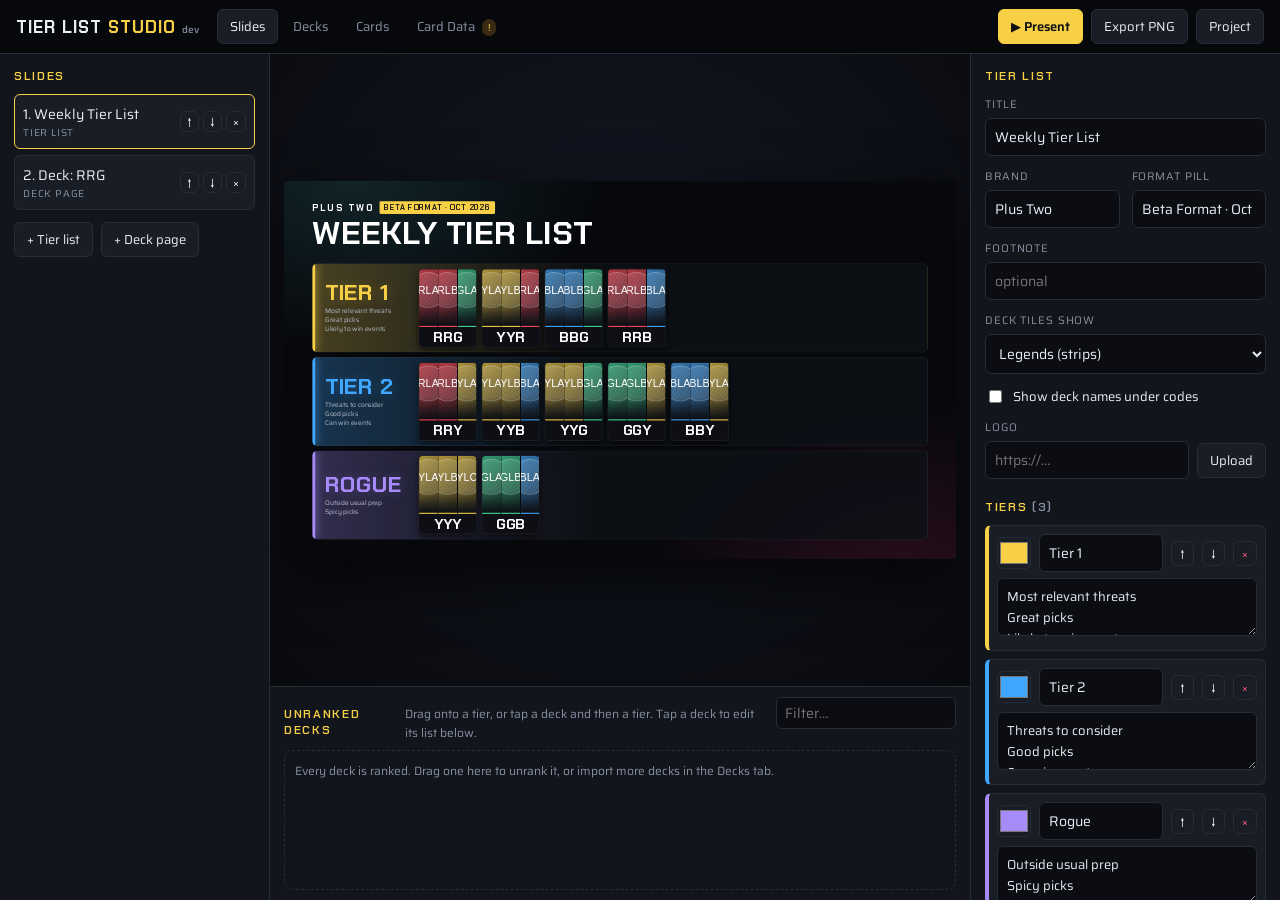
==== tierlist-studio/index.html @ 1a4147b8 "Tier List Studio: touch dragging, deck search and grouping - Phones: press and hold a card or deck t" ====
<!doctype html>
<html lang="en">
<head>
  <meta charset="utf-8">
  <meta name="viewport" content="width=device-width, initial-scale=1">
  <title>Tier List Studio</title>
  <link rel="preconnect" href="https://fonts.googleapis.com">
  <link rel="preconnect" href="https://fonts.gstatic.com" crossorigin>
  <link href="https://fonts.googleapis.com/css2?family=Chakra+Petch:wght@500;600;700&family=Saira:wght@400;500;600;700&display=swap" rel="stylesheet">
  <meta name="build" content="dev">
  <link rel="stylesheet" href="styles.css?v=dev">
</head>
<body>
  <header class="topbar">
    <div class="brand">Tier List <span>Studio</span> <small id="build" class="build"></small></div>
    <nav class="tabs">
      <button data-view="slides" class="active">Slides</button>
      <button data-view="decks">Decks</button>
      <button data-view="cards">Cards</button>
      <button data-view="data">Card Data <span id="data-badge" class="badge"></span></button>
    </nav>
    <div class="actions">
      <button id="btn-present" class="primary">▶ Present</button>
      <button id="btn-png">Export PNG</button>
      <details class="menu">
        <summary>Project</summary>
        <div class="menu-body">
          <button id="btn-export">Save project (.json)</button>
          <label class="filebtn">Load project (.json)<input type="file" id="file-project" accept="application/json,.json" hidden></label>
          <button id="btn-reset" class="danger">Reset to samples</button>
        </div>
      </details>
    </div>
  </header>

  <main id="app">
    <section id="view-slides" class="view active">
      <aside class="panel slide-list">
        <h3>Slides</h3>
        <ol id="slide-list"></ol>
        <div class="row gap">
          <button id="add-tier-slide">+ Tier list</button>
          <button id="add-deck-slide">+ Deck page</button>
        </div>
      </aside>
      <div class="workspace">
        <div class="stage-wrap" id="stage-wrap"><div id="stage-host"></div></div>
        <div class="pool-wrap">
          <div class="pool-head">
            <h3>Unranked decks <span id="pool-count" class="hint"></span></h3>
            <input type="search" id="pool-q" placeholder="Filter…" aria-label="Filter unranked decks">
            <span class="hint">Drag onto a tier, or tap a deck and then a tier. Tap a deck to edit its list below.</span>
          </div>
          <div id="pool" class="pool" data-drop="pool"></div>
        </div>
        <div class="pool-wrap" id="slide-board" hidden></div>
      </div>
      <aside class="panel inspector" id="slide-inspector"></aside>
    </section>

    <section id="view-decks" class="view">
      <aside class="panel">
        <h3>Decks <span id="deck-count" class="hint"></span></h3>
        <button id="import-deck" class="primary block">⇩ Import deck export</button>
        <button id="add-deck" class="block">+ Blank deck</button>
        <div class="deck-tools">
          <input type="search" id="deck-q" placeholder="Search decks or Legends…" aria-label="Search decks">
          <div class="row gap">
            <select id="deck-group" aria-label="Group decks"><option value="color">Group: main color</option><option value="tier">Group: tier</option><option value="none">No groups</option></select>
            <select id="deck-sort" aria-label="Sort decks"><option value="new">Newest first</option><option value="name">Name</option><option value="cards">Most cards</option></select>
          </div>
        </div>
        <ul id="deck-list" class="list"></ul>
      </aside>
      <div class="workspace pad" id="deck-editor"></div>
    </section>

    <section id="view-cards" class="view">
      <div class="workspace pad">
        <div class="toolbar">
          <input type="search" id="card-search" placeholder="Search cards…">
          <select id="card-filter">
            <option value="legend">Legends</option>
            <option value="all">All cards</option>
            <option value="card">Non-Legends</option>
          </select>
          <button id="add-card">+ Custom card</button>
        </div>
        <div id="card-grid" class="card-grid"></div>
      </div>
    </section>

    <section id="view-data" class="view">
      <div class="workspace pad narrow" id="data-view"></div>
    </section>
  </main>

  <div id="present" class="present" hidden>
    <div id="present-host"></div>
    <div class="present-hud"><span id="present-count"></span> · ← → to navigate · Esc to exit</div>
  </div>

  <div id="modal" class="modal" hidden>
    <div class="modal-card">
      <button class="modal-x" data-close>×</button>
      <div id="modal-body"></div>
    </div>
  </div>

  <div id="toast" class="toast" hidden></div>
  <script src="app.js?v=dev"></script>
</body>
</html>
---- tierlist-studio/styles.css ----
:root {
  --bg: #0a0b10;
  --panel: #12151c;
  --panel-2: #191d26;
  --line: #262c38;
  --text: #e9edf4;
  --muted: #8790a2;
  --accent: #f7d046;
  --accent-2: #5ce1e6;
  --danger: #ff5c7a;
  --ok: #3ddc97;
  --radius: 8px;
  font-family: "Saira", system-ui, sans-serif;
}

* { box-sizing: border-box; }
html, body { margin: 0; height: 100%; }
body { background: var(--bg); color: var(--text); font-size: 14px; overflow: hidden; }
a { color: var(--accent-2); }
button, input, select, textarea { font: inherit; color: inherit; }
button, .filebtn {
  background: var(--panel-2); border: 1px solid var(--line); border-radius: 6px;
  padding: 6px 12px; cursor: pointer; white-space: nowrap; display: inline-block; font-size: 13px;
}
button:hover, .filebtn:hover { border-color: #3a4252; }
button:disabled { opacity: .45; cursor: not-allowed; }
button.primary { background: var(--accent); color: #111; border-color: var(--accent); font-weight: 600; }
button.danger { color: var(--danger); }
button.block { width: 100%; margin-top: 8px; }
button.small { padding: 2px 8px; font-size: 12px; }
button.on { border-color: var(--accent); color: var(--accent); }
input[type=text], input[type=url], input[type=search], input:not([type]), select, textarea {
  background: #0b0d12; border: 1px solid var(--line); border-radius: 6px; padding: 7px 9px; width: 100%;
}
textarea { resize: vertical; min-height: 54px; font-size: 13px; }
input[type=color] { width: 34px; height: 32px; padding: 0; border: 1px solid var(--line); background: none; border-radius: 6px; flex: none; }
input[type=range] { width: 100%; accent-color: var(--accent); }
label { display: block; margin: 12px 0 5px; color: var(--muted); font-size: 11px; text-transform: uppercase; letter-spacing: .08em; }
label.check { display: flex; gap: 8px; align-items: center; text-transform: none; letter-spacing: 0; font-size: 13px; color: var(--text); }
label.check input { width: auto; }
label.filebtn { margin: 0; text-transform: none; letter-spacing: 0; color: var(--text); font-size: 13px; }
h3 { margin: 0 0 10px; font: 600 12px "Chakra Petch", sans-serif; text-transform: uppercase; letter-spacing: .14em; color: var(--accent); }
.row { display: flex; align-items: center; }
.gap { gap: 8px; flex-wrap: wrap; }
.hint { color: var(--muted); font-size: 12px; }
code { color: var(--accent); }

/* ---------- Top bar ---------- */
.topbar { height: 54px; display: flex; align-items: center; gap: 18px; padding: 0 16px; background: #07080c; border-bottom: 1px solid var(--line); }
.brand { font: 700 17px "Chakra Petch", sans-serif; letter-spacing: .06em; text-transform: uppercase; }
.brand span { color: var(--accent); }
.build { font: 500 10px "Saira", sans-serif; color: var(--muted); letter-spacing: 0; text-transform: none; }
.tabs { display: flex; gap: 2px; }
.tabs button { background: none; border-color: transparent; color: var(--muted); }
.tabs button.active { color: var(--text); border-color: var(--line); background: var(--panel-2); }
.badge { font-size: 10px; padding: 1px 6px; border-radius: 9px; background: #1f3a2f; color: var(--ok); margin-left: 4px; }
.badge.warn { background: #3a2a14; color: var(--accent); }
.actions { margin-left: auto; display: flex; gap: 8px; align-items: center; }
.menu { position: relative; }
.menu summary { list-style: none; cursor: pointer; padding: 6px 12px; border: 1px solid var(--line); border-radius: 6px; background: var(--panel-2); font-size: 13px; }
.menu summary::-webkit-details-marker { display: none; }
.menu-body { position: absolute; right: 0; top: 38px; z-index: 30; background: var(--panel); border: 1px solid var(--line); border-radius: var(--radius); padding: 8px; display: flex; flex-direction: column; gap: 6px; min-width: 210px; }

/* ---------- Layout ---------- */
#app { height: calc(100% - 54px); }
.view { display: none; height: 100%; }
.view.active { display: flex; }
.panel { width: 270px; flex: none; background: var(--panel); border-right: 1px solid var(--line); padding: 14px; overflow-y: auto; }
.inspector { border-right: none; border-left: 1px solid var(--line); width: 310px; }
.workspace { flex: 1; min-width: 0; display: flex; flex-direction: column; overflow: hidden; }
.workspace.pad { padding: 18px; overflow-y: auto; display: block; }
.workspace.narrow > * { max-width: 820px; }

#slide-list { list-style: none; margin: 0 0 12px; padding: 0; display: flex; flex-direction: column; gap: 6px; }
#slide-list li { display: flex; align-items: center; gap: 4px; padding: 8px; border: 1px solid var(--line); border-radius: 6px; cursor: pointer; background: var(--panel-2); }
#slide-list li.active { border-color: var(--accent); }
#slide-list li .t { flex: 1; min-width: 0; display: flex; flex-direction: column; }
#slide-list li .nm { overflow: hidden; text-overflow: ellipsis; white-space: nowrap; }
#slide-list li .k { font-size: 10px; color: var(--muted); text-transform: uppercase; letter-spacing: .08em; }
#slide-list li button { padding: 0 6px; font-size: 12px; }

.stage-wrap { flex: 1; min-height: 0; display: flex; align-items: center; justify-content: center; padding: 14px; background: radial-gradient(circle at 50% 40%, #141824, #090a0e); }
#stage-host { position: relative; box-shadow: 0 20px 60px #000a; border-radius: 4px; overflow: hidden; }
.pool-wrap { flex: none; border-top: 1px solid var(--line); background: var(--panel); padding: 10px 14px; max-height: 36%; overflow-y: auto; }
.pool-wrap[hidden] { display: none; }
.pool-head { display: flex; align-items: baseline; gap: 12px; margin-bottom: 8px; }
.pool-head h3 { margin: 0; }
.pool { display: flex; flex-wrap: wrap; gap: 10px; min-height: 140px; border: 1px dashed var(--line); border-radius: 8px; padding: 10px; }
.pool .deck-tile { width: 96px; height: 130px; }
.pool.drop-hover, .tier-decks.drop-hover { outline: 3px dashed var(--accent); outline-offset: -3px; }

.tier-edit { border: 1px solid var(--line); border-left: 4px solid var(--t); border-radius: 6px; padding: 8px; margin-bottom: 8px; background: var(--panel-2); }
.tier-edit textarea { margin-top: 6px; min-height: 40px; }
.grid2 { display: grid; grid-template-columns: 1fr 1fr; gap: 0 12px; }

/* ================= SLIDES (1920×1080, scaled) ================= */
/* Colors with alpha come in as variables (--tt, --ca) from JS so PNG export can parse them. */
.stage {
  width: 1920px; height: 1080px; position: relative; overflow: hidden; color: #eef1f6; transform-origin: 0 0;
  font-family: "Saira", sans-serif; background: #07080c;
}
.stage::before { /* faint grid */
  content: ""; position: absolute; inset: 0; pointer-events: none; opacity: .5;
  background-image: linear-gradient(#ffffff08 1px, transparent 1px), linear-gradient(90deg, #ffffff08 1px, transparent 1px);
  background-size: 60px 60px;
}
.glow { position: absolute; border-radius: 50%; pointer-events: none; }
.glow.g1 { width: 1400px; height: 1000px; left: -500px; top: -520px; background: radial-gradient(closest-side, #5ce1e622, transparent); }
.glow.g2 { width: 1500px; height: 1100px; right: -600px; bottom: -650px; background: radial-gradient(closest-side, #ff2e8826, transparent); }

/* header */
.s-head { position: absolute; left: 80px; right: 80px; top: 58px; }
.s-eyebrow { display: flex; align-items: center; gap: 16px; margin-bottom: 10px; }
.brandmark { font: 700 26px "Chakra Petch", sans-serif; letter-spacing: .22em; text-transform: uppercase; color: #fff; }
.pill { font: 600 22px "Chakra Petch", sans-serif; letter-spacing: .08em; text-transform: uppercase; color: #0a0b10; background: var(--accent); padding: 4px 14px 3px; border-radius: 4px; }
.s-title { margin: 0; font: 700 92px/1 "Chakra Petch", sans-serif; letter-spacing: .01em; text-transform: uppercase; color: #fff; }
.s-logo { position: absolute; right: 0; top: -10px; height: 150px; max-width: 260px; object-fit: contain; }
.s-foot { position: absolute; left: 80px; right: 80px; bottom: 34px; font-size: 24px; color: #9aa3b5; }

/* tiers */
.tiers { position: absolute; left: 80px; right: 80px; display: flex; flex-direction: column; gap: 14px; }
.tier-row {
  position: relative; display: flex; border-radius: 14px; overflow: hidden; flex: none;
  background: linear-gradient(90deg, var(--tt) 0%, #10131a00 45%), #0e1117d9;
  border: 1px solid #ffffff12;
}
.tier-row::before { content: ""; position: absolute; left: 0; top: 0; bottom: 0; width: 8px; background: var(--t); box-shadow: 0 0 24px var(--t); }
.tier-head { flex: none; width: 290px; padding: 18px 20px 18px 36px; display: flex; flex-direction: column; justify-content: center; gap: 8px; }
.tier-name { font-family: "Chakra Petch", sans-serif; font-weight: 700; line-height: .95; color: var(--t); text-transform: uppercase; letter-spacing: .01em; text-shadow: 0 0 30px var(--tt); }
.tier-desc { font-size: 19px; line-height: 1.35; color: #b7bfcd; white-space: pre-line; }
.tier-decks { flex: 1; min-width: 0; display: flex; flex-wrap: wrap; gap: 14px; align-content: center; align-items: center; padding: 14px; }
.drop-hint { color: #ffffff40; font-size: 22px; letter-spacing: .08em; text-transform: uppercase; }

/* deck tile */
.deck-tile {
  position: relative; display: flex; flex-direction: column; flex: none; container-type: inline-size; cursor: grab; user-select: none;
  /* the tile is its own size container, so its own box uses %/px (cq units would resolve against an ancestor) */
  border-radius: 7% / 5%; overflow: hidden; background: #0d0f15; border: 1px solid #ffffff1f;
  box-shadow: 0 8px 22px #00000099;
}
.deck-tile.selected { border-color: var(--accent-2); box-shadow: 0 0 0 3px var(--accent-2), 0 8px 22px #00000099; }
.deck-tile.dragging { opacity: .35; }
.tile-art { position: relative; flex: 1; min-height: 0; display: flex; background: #000; }
.tile-art::after { content: ""; position: absolute; inset: 0; background: linear-gradient(180deg, transparent 62%, #0d0f15 100%); pointer-events: none; }
.tile-cap { flex: none; position: relative; padding: 0 5cqw 5cqw; text-align: center; }
.segs { display: flex; gap: 1.5cqw; height: 2.2cqw; margin: 0 -5cqw 4.5cqw; }
.segs span { flex: 1; }
.code { font: 700 25cqw/1 "Chakra Petch", sans-serif; letter-spacing: .02em; color: #fff; white-space: nowrap; overflow: hidden; text-overflow: ellipsis; }
.code.long { font-size: 16cqw; }
.sub { margin-top: 2cqw; font-size: 8.5cqw; font-weight: 500; color: #aab3c2; white-space: nowrap; overflow: hidden; text-overflow: ellipsis; }

.strips { display: flex; flex: 1; gap: 1cqw; background: #000; }
.strip { flex: 1; min-width: 0; display: flex; }
.strips.bands { flex-direction: column; }
.strips.bands .strip { min-height: 0; }
.split { display: flex; flex-direction: column; flex: 1; gap: 1cqw; background: #000; }
.split > .art { flex: 1.4; }
.split > .strips { flex: 1; }

/* art crop: the img is sized/positioned against the .art box (a size container) */
.art { position: relative; overflow: hidden; flex: 1; min-width: 0; min-height: 0; background: #111; container-type: size; }
.art img { position: absolute; display: block; max-width: none; object-fit: cover; }
.art.full { background: transparent; }
.art.full img { inset: 0; width: 100%; height: 100%; object-fit: contain; }
.art.empty { background: repeating-linear-gradient(45deg, #15171d 0 10px, #1b1e25 10px 20px); }

/* deck page */
.ds-head { position: absolute; left: 90px; top: 70px; width: 900px; }
.ds-eyebrow { display: flex; align-items: center; gap: 18px; }
.tier-pill { background: var(--t); }
.chips { display: inline-flex; gap: 6px; }
.chip-lg { width: 26px; height: 26px; border-radius: 4px; display: inline-block; }
.ds-meta { font: 600 24px "Chakra Petch", sans-serif; color: #9aa3b5; letter-spacing: .08em; text-transform: uppercase; }
.ds-code { margin: 14px 0 0; font: 700 150px/.9 "Chakra Petch", sans-serif; letter-spacing: .02em; }
.ds-name-big { font: 600 40px "Saira", sans-serif; color: #c9d0dc; margin-top: 8px; }
.ds-legends { position: absolute; left: 90px; top: 380px; width: 930px; height: 470px; display: flex; gap: 22px; }
.ds-legend { margin: 0; flex: 1; display: flex; flex-direction: column; min-width: 0; border-radius: 14px; overflow: hidden; background: #0d0f15;
  border: 2px solid var(--ca); box-shadow: 0 0 50px var(--ca), 0 20px 50px #000a; }
.ds-legend .art { flex: 1; }
.ds-legend figcaption { flex: none; background: #0d0f15; padding: 12px 14px 14px; text-align: center; border-top: 6px solid var(--c); display: flex; flex-direction: column; gap: 2px; }
.ds-legend figcaption b, .ds-legend figcaption span { white-space: nowrap; overflow: hidden; text-overflow: ellipsis; }
.ds-legend figcaption b { font: 700 27px/1.1 "Saira", sans-serif; }
.ds-legend figcaption span { font: 500 19px/1.2 "Saira", sans-serif; color: #aab3c2; min-height: 23px; }
.ds-keys { position: absolute; left: 90px; top: 880px; width: 930px; height: 140px; display: flex; gap: 14px; }
.ds-key { position: relative; flex: 1; min-width: 0; border-radius: 14px; overflow: hidden; display: flex; }
.ds-key .ds-key-art { position: absolute; inset: 0; }
.ds-key::after { content: ""; position: absolute; inset: 0; background: linear-gradient(90deg, #07080cf2 0%, #07080cb0 45%, #07080c00 85%); }
.ds-key-cap { position: relative; z-index: 1; display: flex; flex-direction: column; justify-content: center; padding: 0 30px; border-left: 8px solid var(--c); }
.ds-key-cap span { font: 600 20px "Chakra Petch", sans-serif; letter-spacing: .18em; text-transform: uppercase; color: var(--accent); }
.ds-key-cap { min-width: 0; }
.ds-key-cap b { font: 700 40px "Saira", sans-serif; white-space: nowrap; overflow: hidden; text-overflow: ellipsis; }
.ds-keys .ds-key:nth-child(2) .ds-key-cap b, .ds-keys .ds-key:nth-child(3) .ds-key-cap b, .ds-keys:has(.ds-key:nth-child(2)) .ds-key-cap b { font-size: 26px; }
.ds-keys:has(.ds-key:nth-child(2)) .ds-key-cap { padding: 0 18px; }
.ds-right { position: absolute; left: 1080px; right: 80px; top: 76px; bottom: 56px; display: flex; flex-direction: column; gap: 22px; }
.ds-notes { flex: none; font-size: 26px; line-height: 1.4; color: #c9d0dc; white-space: pre-line; max-height: 110px; overflow: hidden; }
.ds-breakdown { flex: none; display: flex; gap: 8px; }
.ds-type { flex-basis: 0; min-width: 120px; padding: 10px 16px 12px; border-radius: 10px; background: #10131a; border: 1px solid #ffffff12; border-top: 5px solid var(--k); }
.ds-type-n { font: 700 46px/1 "Chakra Petch", sans-serif; }
.ds-type-l { font: 600 17px "Chakra Petch", sans-serif; letter-spacing: .14em; text-transform: uppercase; color: #9aa3b5; margin-top: 4px; }
.ds-list { flex: 1; min-height: 0; overflow: hidden; display: grid; grid-template-columns: 1fr 1fr; grid-auto-rows: 58px; gap: 8px 14px; align-content: start; }
.ds-list.dense { grid-auto-rows: 46px; gap: 6px 12px; }
.ds-list.dense .ds-name { font-size: 19px; }
.ds-list.dense .ds-cost, .ds-list.dense .ds-n { font-size: 22px; }
.ds-group { grid-column: 1 / -1; display: flex; align-items: flex-end; gap: 10px; padding: 6px 2px 0; font: 600 18px "Chakra Petch", sans-serif; letter-spacing: .14em; text-transform: uppercase; color: #9aa3b5; border-bottom: 1px solid #ffffff14; }
.ds-group b { color: #eef1f6; }
.ds-row { position: relative; display: flex; align-items: center; gap: 12px; padding: 0 14px 0 0; border-radius: 8px; overflow: hidden; background: #10131a; border: 2px solid #ffffff0d; border-left: 5px solid var(--c); }
.ds-row .ds-row-art { position: absolute; right: 0; top: 0; bottom: 0; width: 50%; opacity: .45; }
.ds-row::after { content: ""; position: absolute; right: 0; top: 0; bottom: 0; width: 56%; background: linear-gradient(90deg, #10131a, #10131a00 70%); }
.ds-row > span { position: relative; z-index: 1; }
.ds-cost { flex: none; width: 46px; align-self: stretch; display: grid; place-items: center; font: 700 26px "Chakra Petch", sans-serif; background: var(--ca); }
.ds-name { flex: 1; min-width: 0; font: 600 22px "Saira", sans-serif; white-space: nowrap; overflow: hidden; text-overflow: ellipsis; text-shadow: 0 1px 6px #000; }
.ds-n { font: 700 26px "Chakra Petch", sans-serif; color: var(--accent); text-shadow: 0 1px 6px #000; }
.ds-row.is-key { border-color: var(--accent); border-left-color: var(--c); }
.ds-nolist, .ds-empty { color: #ffffff55; font-size: 28px; grid-column: 1 / -1; }
.ds-empty { position: absolute; inset: 0; display: grid; place-items: center; }

/* ---------- Deck editor ---------- */
.list { list-style: none; padding: 0; margin: 0; display: flex; flex-direction: column; gap: 6px; }
.list li { padding: 8px; border: 1px solid var(--line); border-radius: 8px; background: var(--panel-2); cursor: pointer; display: flex; align-items: center; gap: 8px; }
.list li.active { border-color: var(--accent); }
.fan { display: flex; flex: none; }
.fan .mini { width: 26px; height: 36px; display: flex; margin-right: -6px; border-radius: 3px; overflow: hidden; border-bottom: 3px solid var(--c); box-shadow: 0 0 0 1px #000; }
.fan .mini:last-child { margin-right: 0; }
.dl-text { display: flex; flex-direction: column; min-width: 0; flex: 1; }
.dl-text strong { font-family: "Chakra Petch", sans-serif; }
.dl-text .hint { white-space: nowrap; overflow: hidden; text-overflow: ellipsis; }
.chip { width: 10px; height: 10px; border-radius: 2px; display: inline-block; }

.deck-edit { display: grid; grid-template-columns: minmax(300px, 440px) 1fr; gap: 28px; align-items: start; }
.slots { display: grid; grid-template-columns: repeat(3, 1fr); gap: 10px; }
.slots.key { grid-template-columns: 1fr 2fr; align-items: center; }
.slot { display: flex; flex-direction: column; padding: 0; overflow: hidden; border-radius: 8px; border: 1px solid var(--line); background: #0b0d12; text-align: center; }
.slot:hover { border-color: var(--accent); }
.slot .art { aspect-ratio: .8; flex: none; width: 100%; }
.slot .n { padding: 6px; font-size: 12px; border-top: 3px solid var(--c); white-space: nowrap; overflow: hidden; text-overflow: ellipsis; }
.seg { display: flex; flex-wrap: wrap; gap: 4px; }
.previews { display: flex; gap: 16px; flex-wrap: wrap; align-items: flex-end; }
.previews figure { margin: 0; text-align: center; }
.previews figcaption { color: var(--muted); font-size: 12px; margin-top: 6px; }
.previews .deck-tile { width: 150px; height: 203px; }
.dl { display: grid; grid-template-columns: repeat(auto-fill, minmax(280px, 1fr)); gap: 6px; }
.dl-row { display: flex; align-items: center; gap: 8px; background: var(--panel-2); border-radius: 6px; padding-right: 6px; box-shadow: inset 3px 0 0 var(--c); overflow: hidden; }
.dl-row .ds-cost { width: 30px; height: 32px; font-size: 15px; margin-left: 3px; background: #0b0d12; }
.dl-row .nm { flex: 1; min-width: 0; white-space: nowrap; overflow: hidden; text-overflow: ellipsis; }
.dl-row .qty { display: flex; align-items: center; gap: 4px; font-weight: 600; }
.dl-row .qty button { padding: 0 6px; }

.callout { border: 1px solid var(--line); border-left: 3px solid var(--accent-2); padding: 10px 14px; border-radius: 6px; background: var(--panel); margin: 12px 0; color: #b9c1cf; }
.callout.warn { border-left-color: var(--accent); }
.callout.ok { border-left-color: var(--ok); }
.warn-text { color: var(--accent); font-size: 12px; margin-top: 4px; }
.ok-text { color: var(--ok); font-size: 12px; margin-top: 4px; }
.imp-row { display: flex; gap: 14px; align-items: center; padding: 8px 0; border-top: 1px solid var(--line); }
.imp-row .deck-tile { flex: none; }

/* ---------- Cards ---------- */
.toolbar { display: flex; gap: 8px; margin-bottom: 14px; flex-wrap: wrap; align-items: center; }
.toolbar input[type=search] { max-width: 320px; }
.toolbar select { width: auto; }
.card-grid { display: grid; grid-template-columns: repeat(auto-fill, minmax(170px, 1fr)); gap: 12px; }
.card-cell { background: var(--panel); border: 1px solid var(--line); border-radius: var(--radius); padding: 8px; display: flex; flex-direction: column; gap: 6px; box-shadow: inset 0 -3px 0 var(--c); }
.card-cell .thumbs { display: flex; gap: 4px; }
.card-cell .thumbs .art { aspect-ratio: .716; border-radius: 4px; }
.card-cell .nm { font-weight: 600; white-space: nowrap; overflow: hidden; text-overflow: ellipsis; }
.card-cell .meta { font-size: 11px; color: var(--muted); display: flex; gap: 6px; align-items: center; }
.card-cell .btns { display: flex; gap: 4px; }
.tag { font-size: 10px; text-transform: uppercase; letter-spacing: .08em; padding: 1px 6px; border-radius: 3px; background: var(--panel-2); border: 1px solid var(--line); }
.empty-msg { color: var(--muted); padding: 30px; text-align: center; border: 1px dashed var(--line); border-radius: var(--radius); }

/* ---------- Modal ---------- */
.modal { position: fixed; inset: 0; background: rgba(0,0,0,.72); z-index: 50; display: flex; align-items: center; justify-content: center; padding: 16px; }
.modal[hidden] { display: none; }
.modal-card { position: relative; background: var(--panel); border: 1px solid var(--line); border-radius: 12px; padding: 22px; width: min(1000px, 100%); max-height: 92vh; overflow-y: auto; }
.modal-x { position: absolute; right: 10px; top: 10px; font-size: 18px; padding: 0 10px; }
.picker-grid { display: grid; grid-template-columns: repeat(auto-fill, minmax(116px, 1fr)); gap: 10px; margin-top: 12px; }
.picker-grid .pick { cursor: pointer; border: 1px solid var(--line); border-radius: 6px; padding: 4px; background: #0b0d12; }
.picker-grid .pick:hover { border-color: var(--accent); }
.picker-grid .pick .art { aspect-ratio: .716; border-radius: 4px; }
.picker-grid .pick .n { font-size: 11px; text-align: center; white-space: nowrap; overflow: hidden; text-overflow: ellipsis; margin-top: 3px; }

.crop { display: grid; grid-template-columns: minmax(220px, 340px) 1fr; gap: 20px; }
.crop-src { position: relative; cursor: crosshair; border-radius: 8px; overflow: hidden; }
.crop-src img { width: 100%; display: block; }
.crop-src .shade { position: absolute; left: 0; right: 0; background: rgba(0,0,0,.62); pointer-events: none; }
.crop-src .win { position: absolute; left: 0; right: 0; border-top: 2px dashed var(--accent); border-bottom: 2px dashed var(--accent); pointer-events: none; }
.crop-src .focus { position: absolute; width: 22px; height: 22px; margin: -11px 0 0 -11px; border: 3px solid var(--accent-2); border-radius: 50%; box-shadow: 0 0 0 2px #000; pointer-events: none; }
.crop-previews { display: flex; gap: 12px; align-items: flex-end; flex-wrap: wrap; margin-top: 12px; }
.crop-previews .art { border-radius: 6px; }
.crop-previews figure { margin: 0; text-align: center; font-size: 11px; color: var(--muted); }

/* ---------- Present ---------- */
.present { position: fixed; inset: 0; background: #000; z-index: 100; display: flex; align-items: center; justify-content: center; }
.present[hidden] { display: none; }
#present-host { position: relative; }
.present-hud { position: absolute; bottom: 8px; left: 50%; transform: translateX(-50%); font-size: 12px; color: #fff8; opacity: 0; transition: opacity .3s; }
.present:hover .present-hud { opacity: 1; }

.toast { position: fixed; bottom: 20px; left: 50%; transform: translateX(-50%); background: var(--panel-2); border: 1px solid var(--accent); padding: 10px 16px; border-radius: 8px; z-index: 200; max-width: 90vw; }
.toast[hidden] { display: none; }

@media (max-width: 900px) {
  body { overflow: auto; }
  .topbar { height: auto; flex-wrap: wrap; padding: 8px 16px; }
  #app { height: auto; }
  .view.active { flex-direction: column; }
  .panel, .inspector { width: 100%; border: none; border-bottom: 1px solid var(--line); }
  .stage-wrap { flex: none; width: 100%; overflow: hidden; padding: 14px; }
  .workspace { width: 100%; }
  #view-slides .workspace { order: -1; }
  .pool-wrap { max-height: none; }
  .deck-edit, .crop, .grid2 { grid-template-columns: 1fr; }
}

/* ---------- Core / Flex tags ---------- */
.role { flex: none; position: relative; z-index: 1; font: 700 14px/1 "Chakra Petch", sans-serif; letter-spacing: .12em; text-transform: uppercase; padding: 5px 8px 4px; border-radius: 4px; }
.role.core { background: var(--accent); color: #0a0b10; }
.role.flex { color: var(--accent-2); border: 2px solid var(--accent-2); padding: 3px 6px 2px; }
.role-btn { min-width: 64px; color: var(--muted); }
.role-btn.core { color: var(--accent); border-color: var(--accent); }
.role-btn.flex { color: var(--accent-2); border-color: var(--accent-2); }

.ds-breakdown.compact .ds-type { min-width: 0; padding: 8px 12px 10px; }
.ds-breakdown.compact .ds-type-n { font-size: 34px; }
.ds-breakdown.compact .ds-type-l { font-size: 13px; }

/* ---------- Deck page: full decklist (modelled on the official deck builder's deck view) ---------- */
.fd-head { position: absolute; left: 70px; right: 70px; top: 44px; height: 140px; display: flex; align-items: center; justify-content: space-between; gap: 40px; border-bottom: 1px solid #ffffff14; }
.fd-title h1 { margin: 0; font: 700 76px/1 "Chakra Petch", sans-serif; letter-spacing: .01em; }
.fd-meta { display: flex; align-items: center; gap: 16px; margin-top: 12px; }
.fd-code { font: 700 30px "Chakra Petch", sans-serif; color: #c9d0dc; letter-spacing: .04em; }
.fd-head .ds-breakdown { width: 560px; flex: none; }
.fd-label { white-space: nowrap; height: 44px; font: 700 22px "Chakra Petch", sans-serif; letter-spacing: .18em; text-transform: uppercase; color: var(--accent-2); }
.fd-label b { color: #eef1f6; font-weight: 600; margin-left: 4px; }
.fd-legends, .fd-deck, .fd-side { position: absolute; }
.fd-deck { display: flex; gap: 40px; }
.fd-section { flex: none; }
.fd-section .fd-label { color: #eef1f6; }
.fd-section .fd-label { border-bottom: 3px solid var(--k); height: 34px; margin-bottom: 10px; }
.fd-section .fd-label b { color: #eef1f6; }
.fd-col { display: flex; flex-direction: column; gap: 14px; }
.fd-rule { position: absolute; width: 1px; background: linear-gradient(#5ce1e655, #5ce1e600); }
.fd-grid { display: grid; gap: 14px; }
.fd-row { display: flex; gap: 12px; }
.fd-card { position: relative; display: flex; border-radius: 10px; box-shadow: 0 10px 26px #000000a8; }
.fd-card .art { border-radius: 10px; }
.fd-card.is-legend { box-shadow: 0 0 0 2px var(--k), 0 10px 30px #000000b0; }
.fd-card.is-key { box-shadow: 0 0 0 3px var(--accent), 0 0 34px #f7d04670; }
.fd-n { position: absolute; left: -6px; bottom: 10px; font: 700 34px/1 "Chakra Petch", sans-serif; color: var(--accent); background: #07080cf0; border: 2px solid var(--accent); border-radius: 6px; padding: 5px 10px 4px 8px; box-shadow: 0 4px 12px #000a; }
.fd-n small { font-size: 22px; margin-right: 1px; }
.fd-card.is-small .fd-n { font-size: 20px; padding: 3px 6px 2px 5px; bottom: 6px; }
.fd-card.is-small .fd-n small { font-size: 14px; }
.fd-card .role { position: absolute; right: -6px; bottom: 12px; font-size: 12px; padding: 4px 6px 3px; }
.fd-card .role.flex { background: #07080c; }
.fd-key { position: absolute; left: 50%; top: -11px; transform: translateX(-50%); font: 700 13px/1 "Chakra Petch", sans-serif; letter-spacing: .16em; text-transform: uppercase; color: #0a0b10; background: var(--accent); border-radius: 4px; padding: 4px 8px 3px; }

/* Flex cards and options (cards outside the deck) */
.fd-card.is-flex::after { content: ""; position: absolute; inset: -5px; border: 2px dashed var(--accent-2); border-radius: 13px; pointer-events: none; }
.fd-card.is-option { opacity: .82; }
.fd-card.is-option::after { content: ""; position: absolute; inset: -5px; border: 2px dashed #8b93a3; border-radius: 13px; pointer-events: none; }
.fd-card.is-option .fd-n { color: var(--accent-2); border-color: var(--accent-2); }
.fd-section.is-options { padding-left: 26px; border-left: 2px dashed #ffffff26; margin-left: -14px; }
.fd-label i { font: 500 15px "Saira", sans-serif; letter-spacing: .02em; text-transform: none; color: #8b93a3; margin-left: 12px; }
.fd-strip { position: absolute; display: flex; gap: 40px; }
.fd-strip section.is-options { padding-right: 40px; border-right: 2px dashed #ffffff26; }

/* ---------- Deck editor: quick add + Core / Deck / Flex / Options board ---------- */
.qa { position: relative; display: flex; gap: 8px; margin: 6px 0 12px; }
.qa .qa-input { flex: 1; }
.qa .qa-zone { width: auto; flex: none; }
.qa-results { position: absolute; left: 0; right: 0; top: calc(100% + 4px); z-index: 40; background: var(--panel); border: 1px solid var(--line); border-radius: 8px; padding: 4px; display: flex; flex-direction: column; gap: 2px; box-shadow: 0 16px 40px #000c; }
.qa-hit { display: flex; align-items: center; gap: 10px; text-align: left; background: none; border-color: transparent; border-left: 3px solid var(--c); padding: 4px 8px 4px 0; }
.qa-hit .ds-cost { width: 26px; height: 26px; font-size: 14px; background: #0b0d12; margin-left: 0; }
.qa-hit .hint { margin-left: auto; }
.qa-hit.first, .qa-hit:hover { background: var(--panel-2); border-color: transparent; border-left-color: var(--c); }
.board { display: grid; grid-template-columns: repeat(4, minmax(0, 1fr)); gap: 10px; }
.bcol { background: #0d1016; border: 1px solid var(--line); border-radius: 10px; padding: 8px; min-height: 120px; display: flex; flex-direction: column; gap: 6px; transition: border-color .15s, background .15s; }
.bcol.over { border-color: var(--accent); background: #15130a; }
.bcol.core { border-top: 3px solid var(--accent); }
.bcol.flex { border-top: 3px dashed var(--accent-2); }
.bcol.options { border-top: 3px dashed #8b93a3; background: #0b0d12; }
.bhead { display: flex; align-items: baseline; gap: 6px; padding: 2px 4px 6px; font-family: "Chakra Petch", sans-serif; text-transform: uppercase; letter-spacing: .1em; font-size: 12px; }
.bhead span { color: var(--muted); }
.bhead small { margin-left: auto; text-transform: none; letter-spacing: 0; color: var(--muted); font-family: "Saira", sans-serif; }
.bcard { display: flex; align-items: center; gap: 6px; background: var(--panel-2); border-radius: 6px; border-left: 3px solid var(--c); padding-right: 4px; cursor: grab; user-select: none; touch-action: manipulation; }
.bcard.picked { outline: 2px solid var(--accent-2); }
.bcard .ds-cost { width: 26px; height: 30px; font-size: 14px; background: #0b0d12; margin-left: 0; }
.bcard .nm { flex: 1; min-width: 0; white-space: nowrap; overflow: hidden; text-overflow: ellipsis; font-size: 13px; }
.bq { display: flex; align-items: center; gap: 2px; }
.bq b { min-width: 14px; text-align: center; font-size: 13px; }
.bq button, .bcard .key { padding: 0 6px; }
.bempty { color: var(--muted); font-size: 12px; text-align: center; padding: 18px 0; border: 1px dashed var(--line); border-radius: 6px; }

/* ---------- Card menu on deck slides ---------- */
.card-menu { position: fixed; z-index: 120; width: 270px; background: var(--panel); border: 1px solid var(--line); border-radius: 10px; padding: 10px; box-shadow: 0 18px 50px #000d; display: flex; flex-direction: column; gap: 8px; }
.cm-title { font-weight: 600; border-left: 3px solid var(--c); padding-left: 8px; white-space: nowrap; overflow: hidden; text-overflow: ellipsis; }
.cm-zones { display: grid; grid-template-columns: repeat(4, 1fr); gap: 4px; }
.cm-zones button { padding: 6px 4px; font-size: 12px; }
.cm-row { display: flex; align-items: center; gap: 6px; }
.cm-row b { min-width: 28px; text-align: center; }
.cm-row [data-cm-key] { margin-left: auto; }
#stage-host [data-card] { cursor: pointer; }

/* ---------- Phones and narrow windows ---------- */
@media (max-width: 900px) {
  .topbar { gap: 10px; }
  .brand { font-size: 15px; }
  .tabs { order: 3; width: 100%; overflow-x: auto; scrollbar-width: none; }
  .tabs button { flex: none; }
  .actions { margin-left: auto; }
  button, .filebtn, .menu summary { min-height: 36px; }
  button.small { min-height: 30px; }
  .panel { padding: 12px 16px; }
  #deck-list { flex-direction: row; overflow-x: auto; padding-bottom: 4px; }
  #deck-list li { flex: none; min-width: 200px; }
  .workspace.pad { padding: 14px 16px; }
  .board { grid-template-columns: repeat(2, minmax(0, 1fr)); }
  .previews .deck-tile { width: 110px; height: 149px; }
  .slots { gap: 6px; }
  .modal { padding: 0; align-items: stretch; }
  .modal-card { width: 100%; max-height: none; height: 100%; border-radius: 0; }
  .pool .deck-tile { width: 80px; height: 108px; }
}
@media (max-width: 520px) {
  .board { grid-template-columns: 1fr; }
  .actions #btn-png { display: none; }
  .grid2 { grid-template-columns: 1fr; }
}

.dl-full { grid-column: 1 / -1; }

#slide-board { max-height: 46%; }
#slide-board[hidden] { display: none; }
#slide-board .board { grid-template-columns: repeat(4, minmax(0, 1fr)); }
@media (max-width: 900px) { #slide-board { max-height: none; } #slide-board .board { grid-template-columns: repeat(2, minmax(0, 1fr)); } }
@media (max-width: 520px) { #slide-board .board { grid-template-columns: 1fr; } }

/* ---------- No text selection while dragging (phones especially) ---------- */
.bcard, .deck-tile, .bcol, .pool, #stage-host, .fan, .list li { -webkit-user-select: none; user-select: none; -webkit-touch-callout: none; }
.bcard, .deck-tile { touch-action: manipulation; }
.bcard.dragging, .deck-tile.dragging { opacity: .35; }
.touch-ghost { position: fixed; left: 0; top: 0; z-index: 400; pointer-events: none; margin: -46px 0 0 -40px; padding: 8px 12px; border-radius: 8px; background: var(--accent); color: #0a0b10; font: 700 14px "Chakra Petch", sans-serif; box-shadow: 0 10px 30px #000c; white-space: nowrap; }

/* ---------- Deck list: search, groups, sort ---------- */
.deck-tools { display: flex; flex-direction: column; gap: 6px; margin: 12px 0 10px; }
.deck-tools select { flex: 1; min-width: 0; font-size: 12px; padding: 5px 6px; }
.deck-tools .row { flex-wrap: nowrap; }
.dgroup { background: none !important; border: none !important; padding: 10px 2px 2px !important; cursor: pointer; font: 600 11px "Chakra Petch", sans-serif; letter-spacing: .14em; text-transform: uppercase; color: var(--muted); gap: 6px !important; }
.dgroup::before { content: ""; width: 8px; height: 8px; border-radius: 2px; background: var(--g); }
.dgroup b { margin-left: auto; color: var(--text); font-weight: 600; }
.dgroup .caret { order: 3; transition: transform .15s; }
.dgroup.closed .caret { transform: rotate(-90deg); }

/* ---------- Unranked pool: filter + color groups ---------- */
.pool-head input[type=search] { width: 180px; margin-left: auto; padding: 4px 8px; }
.pool { align-items: flex-start; }
.pgroup { display: flex; flex-wrap: wrap; gap: 8px; align-items: flex-start; padding-right: 12px; margin-right: 4px; border-right: 1px solid var(--line); }
.pgroup:last-child { border-right: none; }
.pg-label { flex-basis: 100%; font: 600 11px "Chakra Petch", sans-serif; letter-spacing: .14em; text-transform: uppercase; color: var(--muted); display: flex; align-items: center; gap: 6px; }
.pg-label::before { content: ""; width: 8px; height: 8px; border-radius: 2px; background: var(--g); }

@media (max-width: 900px) {
  #deck-list { flex-direction: column; overflow-x: visible; max-height: 46vh; overflow-y: auto; }
  #deck-list li { min-width: 0; }
  .pool-head { flex-wrap: wrap; }
  .pool-head input[type=search] { width: 100%; margin-left: 0; }
}
.pool-head input[type=search] { order: 3; }

#deck-list li:not(.dgroup) { padding: 5px 8px; }
#deck-list .fan .mini { width: 20px; height: 28px; margin-right: -5px; }
#deck-list .dl-text strong { font-size: 13px; }
#deck-list .dl-text .hint { font-size: 11px; }
.pool.compact .deck-tile { width: 70px; height: 95px; }
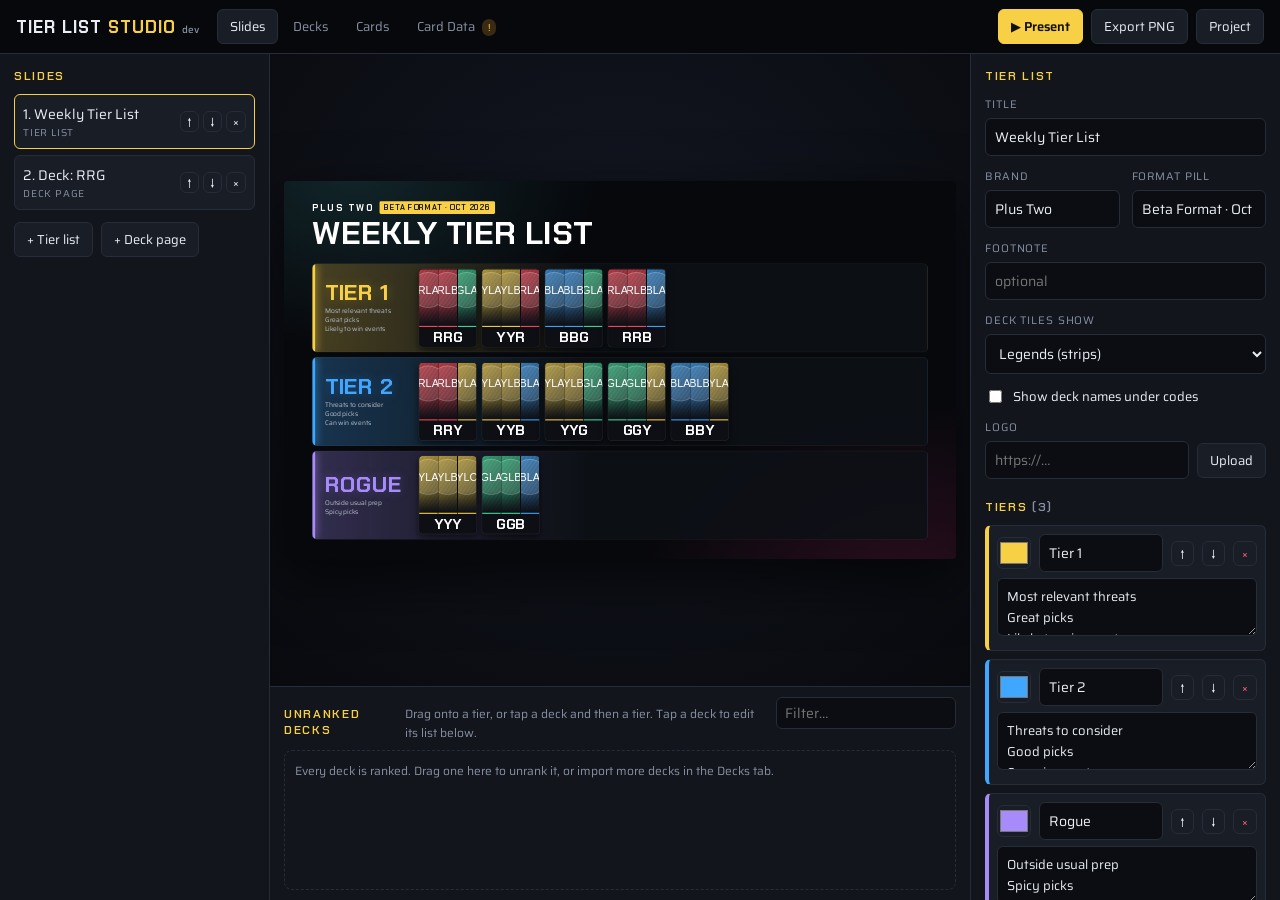
==== commit 1f1114c0: "Tier List Studio: Sideboard column on the board; note on browser saving - The board is Core / Deck /" ====
--- a/tierlist-studio/index.html
+++ b/tierlist-studio/index.html
@@ -25,6 +25,7 @@
       <details class="menu">
         <summary>Project</summary>
         <div class="menu-body">
+          <p class="hint menu-note">Your decks, tiers and slides save automatically in this browser. Save a project file to back them up or move them to another device.</p>
           <button id="btn-export">Save project (.json)</button>
           <label class="filebtn">Load project (.json)<input type="file" id="file-project" accept="application/json,.json" hidden></label>
           <button id="btn-reset" class="danger">Reset to samples</button>
--- a/tierlist-studio/styles.css
+++ b/tierlist-studio/styles.css
@@ -471,3 +471,13 @@
 #deck-list .dl-text strong { font-size: 13px; }
 #deck-list .dl-text .hint { font-size: 11px; }
 .pool.compact .deck-tile { width: 70px; height: 95px; }
+
+.board { grid-template-columns: repeat(5, minmax(0, 1fr)); }
+#slide-board .board { grid-template-columns: repeat(5, minmax(0, 1fr)); }
+.bcol.side { border-top: 3px solid #8b93a3; }
+.over-limit { color: var(--danger) !important; font-weight: 700; }
+.cm-zones { grid-template-columns: repeat(3, 1fr); }
+@media (max-width: 1200px) { .board, #slide-board .board { grid-template-columns: repeat(3, minmax(0, 1fr)); } }
+@media (max-width: 900px) { .board, #slide-board .board { grid-template-columns: repeat(2, minmax(0, 1fr)); } }
+@media (max-width: 520px) { .board, #slide-board .board { grid-template-columns: 1fr; } }
+.menu-note { margin: 0 2px 4px; max-width: 230px; line-height: 1.4; }
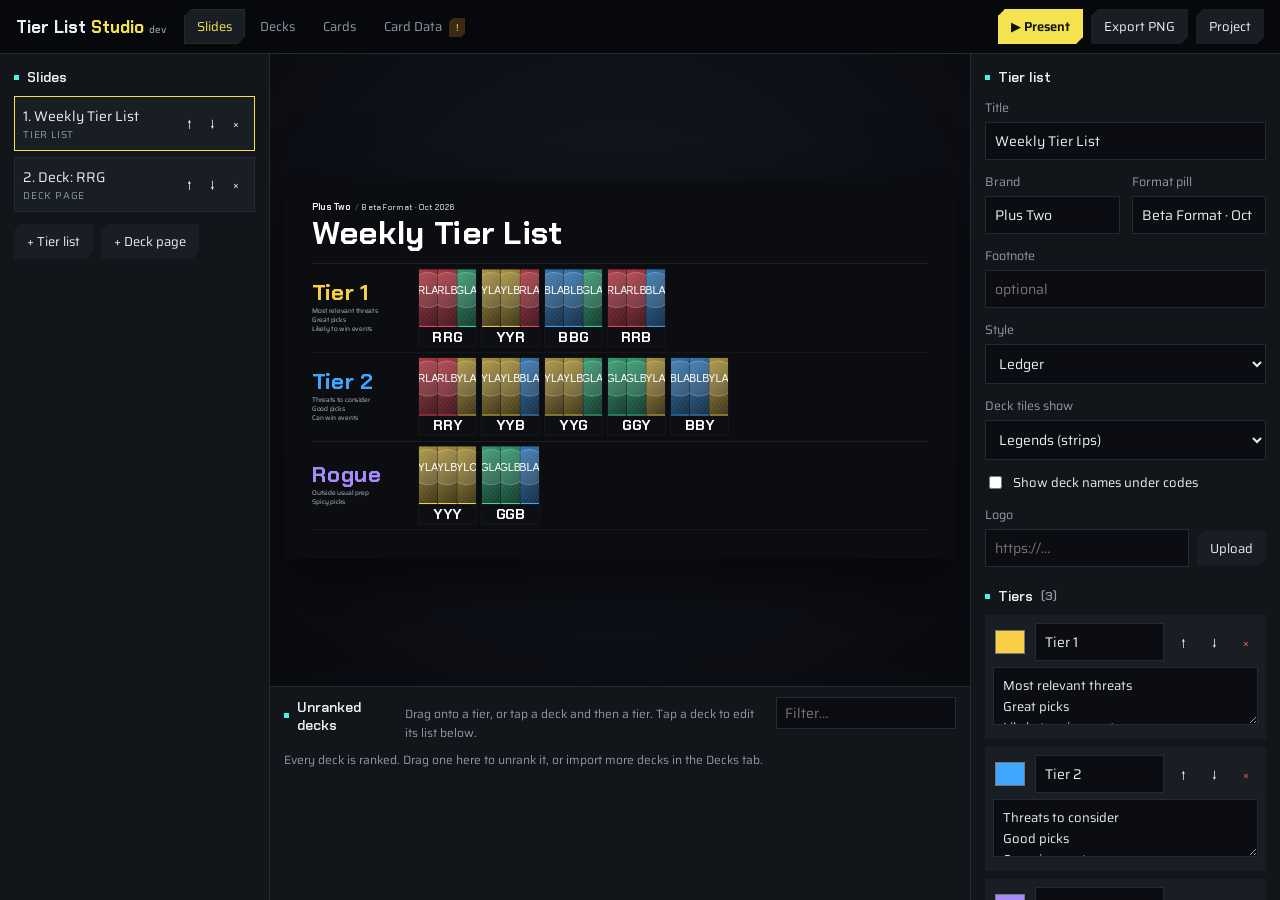
==== commit 0577000e: "Tier List Studio: adopt the Kiroshi Scan design system Applies cyberpunk-tcg-tracker's DESIGN.md: ye" ====
--- a/tierlist-studio/index.html
+++ b/tierlist-studio/index.html
@@ -6,7 +6,7 @@
   <title>Tier List Studio</title>
   <link rel="preconnect" href="https://fonts.googleapis.com">
   <link rel="preconnect" href="https://fonts.gstatic.com" crossorigin>
-  <link href="https://fonts.googleapis.com/css2?family=Chakra+Petch:wght@500;600;700&family=Saira:wght@400;500;600;700&display=swap" rel="stylesheet">
+  <link href="https://fonts.googleapis.com/css2?family=Chakra+Petch:wght@500;600;700&family=Martian+Mono:wdth,wght@87.5,400;87.5,600&family=Saira:wght@400;500;600;700&display=swap" rel="stylesheet">
   <meta name="build" content="dev">
   <link rel="stylesheet" href="styles.css?v=dev">
 </head>
--- a/tierlist-studio/styles.css
+++ b/tierlist-studio/styles.css
@@ -472,12 +472,185 @@
 #deck-list .dl-text .hint { font-size: 11px; }
 .pool.compact .deck-tile { width: 70px; height: 95px; }
 
-.board { grid-template-columns: repeat(5, minmax(0, 1fr)); }
-#slide-board .board { grid-template-columns: repeat(5, minmax(0, 1fr)); }
+.board, #slide-board .board { grid-template-columns: repeat(4, minmax(0, 1fr)); }
 .bcol.side { border-top: 3px solid #8b93a3; }
 .over-limit { color: var(--danger) !important; font-weight: 700; }
 .cm-zones { grid-template-columns: repeat(3, 1fr); }
-@media (max-width: 1200px) { .board, #slide-board .board { grid-template-columns: repeat(3, minmax(0, 1fr)); } }
 @media (max-width: 900px) { .board, #slide-board .board { grid-template-columns: repeat(2, minmax(0, 1fr)); } }
 @media (max-width: 520px) { .board, #slide-board .board { grid-template-columns: 1fr; } }
 .menu-note { margin: 0 2px 4px; max-width: 230px; line-height: 1.4; }
+.bcol.side { border-top: 3px dashed #8b93a3; background: #0b0d12; }
+.ds-group.extra { margin-top: 6px; border-bottom-style: dashed; }
+.ds-row.is-extra { opacity: .85; border-style: dashed; }
+
+/* ================= Tier list styles (looks) =================
+ * rail: the original (colored rail, glows, rounded). The others drop the glow blobs, grid, rails and
+ * soft rounded cards. */
+.look-band .glow, .look-ledger .glow, .look-frame .glow { display: none; }
+.stage.look-band::before, .stage.look-ledger::before, .stage.look-frame::before { display: none; }
+.look-band, .look-ledger, .look-frame { background: #0b0c10; }
+.look-band .tier-row::before, .look-ledger .tier-row::before, .look-frame .tier-row::before { display: none; }
+.look-band .tier-name, .look-ledger .tier-name, .look-frame .tier-name { text-shadow: none; }
+.look-band .deck-tile, .look-ledger .deck-tile, .look-frame .deck-tile { border-radius: 3px; box-shadow: none; }
+.look-band .pill, .look-ledger .pill, .look-frame .pill { background: none; color: #c9d0dc; border-radius: 0; padding: 0; font-weight: 500; letter-spacing: .06em; }
+.look-band .pill::before, .look-ledger .pill::before, .look-frame .pill::before { content: "/ "; color: #5b6475; }
+.look-band .brandmark, .look-ledger .brandmark, .look-frame .brandmark { letter-spacing: .12em; }
+
+/* Band: classic tier-list blocks. Solid color label, flat dark lane, square edges. */
+.look-band .tiers { gap: 6px; }
+.look-band .tier-row { border-radius: 0; border: none; background: #14161c; }
+.look-band .tier-head { background: var(--t); }
+.look-band .tier-name { color: #0b0c10; }
+.look-band .tier-desc { color: #0b0c10b8; font-weight: 600; }
+
+/* Ledger: no boxes. A hairline above each tier, the name in its color, decks on the line. */
+.look-ledger .tiers { gap: 0; }
+.look-ledger .tier-row { border-radius: 0; background: none; border: none; border-top: 1px solid #ffffff24; }
+.look-ledger .tier-row:last-child { border-bottom: 1px solid #ffffff24; }
+.look-ledger .tier-head { padding-left: 0; }
+.look-ledger .tier-name { color: var(--t); }
+
+/* Frame: borrows the card frame: thin colored frame, the tier name in a tab on the top edge. */
+.look-frame .tiers { gap: 16px; }
+.look-frame .tier-row { border-radius: 0; background: #101217; border: 2px solid var(--t); }
+.look-frame .tier-head { padding-top: 54px; }
+.look-frame .tier-name { color: #eef1f6; }
+.look-frame .tier-name span { position: absolute; left: -2px; top: -2px; font-size: 30px; line-height: 1; letter-spacing: .06em; padding: 8px 40px 7px 16px; background: var(--t); color: #0b0c10;
+  clip-path: polygon(0 0, 100% 0, calc(100% - 18px) 100%, 0 100%); }
+.look-frame .tier-name { font-size: 0 !important; }
+
+/* ---------- De-templating pass (applies to every slide) ---------- */
+/* Flat background: no glow blobs, no grid. */
+.stage { background: #0b0c10; }
+.stage::before, .stage .glow { display: none !important; }
+/* Type counts as a plain line instead of stat boxes. */
+.ds-breakdown-line { display: flex; align-items: baseline; gap: 14px; font: 500 30px "Saira", sans-serif; color: #9aa3b5; white-space: nowrap; }
+.ds-breakdown-line b { font: 700 38px "Chakra Petch", sans-serif; color: #eef1f6; margin-right: 4px; }
+.ds-breakdown-line i { font-style: normal; color: #4a5263; }
+.ds-breakdown-line.compact { font-size: 22px; gap: 10px; }
+.ds-breakdown-line.compact b { font-size: 28px; }
+.fd-head .ds-breakdown-line, .dk-head .ds-breakdown-line { flex: none; }
+.ds-right .ds-breakdown-line { padding-bottom: 6px; border-bottom: 1px solid #ffffff14; }
+/* Plain text instead of pills and spaced-out eyebrows. */
+.pill { background: none !important; color: #c9d0dc; border-radius: 0; padding: 0; font-weight: 500; letter-spacing: .04em; text-transform: none; }
+.s-eyebrow .pill::before { content: "/ "; color: #5b6475; }
+.tier-pill { color: var(--t) !important; font-weight: 700; }
+.brandmark { letter-spacing: .08em; }
+.ds-meta { text-transform: none; letter-spacing: .02em; }
+
+/* Deck dragging on tier lists */
+.deck-tile.placeholder { opacity: .25; }
+.drag-ghost { position: fixed !important; z-index: 500; pointer-events: none; margin: 0; opacity: .95; box-shadow: 0 18px 40px #000c !important; transform: rotate(-2deg) !important; }
+body.dragging-deck, body.dragging-deck * { cursor: grabbing !important; }
+#stage-host .deck-tile, #pool .deck-tile { touch-action: pan-y; }
+
+/* =====================================================================
+ * Kiroshi Scan: the design system from cyberpunk-tcg-tracker/DESIGN.md.
+ * Flat charcoal, square geometry, cut corners on anything you press or that labels a state.
+ * Yellow only for identity, the active selection and the one primary action per view.
+ * Labels in sentence case with no tracking. No glow, gradients, dashed boxes, outlined pills or
+ * colored side stripes. This block comes last so it overrides the earlier styles.
+ * ===================================================================== */
+:root {
+  --bg: #0b0d10; --panel: #12151a; --panel-2: #191d24; --line: #232a33; --line-strong: #353f4c;
+  --text: #e8edf2; --muted: #8d98a7; --accent: #f4e34f; --accent-2: #4cf0e6; --danger: #ff5757;
+  --cut: 7px; --cut-s: 4px;
+  --mono: "Martian Mono", ui-monospace, monospace;
+}
+*, *::before, *::after { border-radius: 0 !important; }
+.art.full, .art.full img, .crop-src, .crop-src img { border-radius: 8px !important; } /* printed card corners */
+
+/* Labels: sentence case, no tracking, no yellow headings */
+h3 { color: var(--text); text-transform: none; letter-spacing: 0; font: 600 14px "Chakra Petch", sans-serif; display: flex; align-items: center; gap: 8px; }
+h3::before { content: ""; width: 5px; height: 5px; background: var(--accent-2); flex: none; }
+label { text-transform: none; letter-spacing: 0; font-size: 12.5px; }
+.brand { text-transform: none; letter-spacing: 0; }
+.bhead, .dgroup, .pg-label, .cm-title, .tag, .badge { text-transform: none !important; letter-spacing: 0 !important; }
+
+/* Pressable things: filled, cut corners, never outlined */
+button, .filebtn, .menu summary, .tag, .badge, .toast, .role, .seg button {
+  border: 1px solid transparent; clip-path: polygon(var(--cut) 0, 100% 0, 100% calc(100% - var(--cut)), calc(100% - var(--cut)) 100%, 0 100%, 0 var(--cut));
+}
+.tag, .badge, .role, button.small { clip-path: polygon(var(--cut-s) 0, 100% 0, 100% calc(100% - var(--cut-s)), calc(100% - var(--cut-s)) 100%, 0 100%, 0 var(--cut-s)); }
+button, .filebtn, .menu summary { background: var(--panel-2); border-color: var(--panel-2); }
+button:hover, .filebtn:hover { background: #222833; border-color: #222833; }
+button.on, .seg button.on, .tabs button.active { background: #2a2a17; color: var(--accent); border-color: #2a2a17; }
+.tabs button.active { background: var(--panel-2); }
+.toast { border-color: var(--panel-2); background: var(--panel-2); border-left: none; }
+.role { border: none !important; text-transform: capitalize !important; letter-spacing: 0 !important; font-family: "Saira", sans-serif !important; font-weight: 600 !important; }
+.role.core { background: var(--text); color: #0b0d10; }
+.role.flex { background: #10393b !important; color: var(--accent-2); padding: 5px 8px 4px !important; }
+.role-btn.core { background: var(--text); color: #0b0d10; border-color: var(--text); }
+.role-btn.flex { background: #10393b; color: var(--accent-2); border-color: #10393b; }
+
+/* Numbers in Martian Mono */
+.ds-cost, .bq b, .ds-n, .fd-n, .dk-n, .df-badge, #deck-count, #pool-count, .bhead span, .dgroup b, .ds-breakdown-line b, .cm-row b { font-family: var(--mono) !important; font-weight: 600; }
+
+/* No colored side stripes: the card's game color fills its cost box instead */
+.bcard, .dl-row, .ds-row, .qa-hit, .tier-edit, .cm-title, .ds-key-cap, .card-cell { border-left: none !important; box-shadow: none !important; }
+.bcard .ds-cost, .dl-row .ds-cost, .ds-row .ds-cost, .qa-hit .ds-cost { background: var(--c) !important; color: #0b0d10; }
+.cm-title { padding-left: 0; }
+.tier-edit { border: none; background: var(--panel-2); }
+.tier-edit input[type=color] { border: none; }
+
+/* No dashed boxes: space and hairlines instead */
+.pool, .bempty, .slot, .bcol, .bcol.flex, .bcol.side, .bcol.core, .bcol.options { border: none !important; }
+.bcol { background: var(--panel); }
+.bcol .bhead { border-top: 1px solid var(--line); padding-top: 8px; position: relative; }
+.bcol .bhead::before { content: ""; position: absolute; left: 0; top: -1px; width: 28px; height: 2px; background: var(--accent-2); }
+.bempty { background: var(--bg); }
+.pool { padding: 0; }
+.pool.drop-hover, .tier-decks.drop-hover, .bcol.over { outline: none !important; background: rgba(76, 240, 230, .06) !important; }
+.empty-msg, .callout { border: none !important; background: var(--panel); }
+.callout.warn { box-shadow: inset 0 2px 0 var(--accent-2); }
+
+/* Panels open with a hairline and a cyan tick, not boxes */
+.panel, .inspector { border-color: var(--line); }
+
+/* =============== Slides =============== */
+.stage { background: #0b0d10; }
+.deck-tile { box-shadow: none !important; border-color: #ffffff1a; }
+.deck-tile.selected { border-color: var(--accent); box-shadow: none !important; outline: 3px solid var(--accent); }
+.tile-art::after { display: none; }                     /* no gradient fade */
+.tier-name { text-shadow: none !important; }
+.s-title, .tier-name { text-transform: none; }          /* as typed */
+.stage .brandmark { letter-spacing: 0 !important; text-transform: none; font-weight: 600; }
+/* Section labels on slides: sentence case with the section-opener tick */
+.fd-label, .ds-group, .ds-type-l, .dk-label { text-transform: none !important; letter-spacing: 0 !important; color: var(--text) !important; font-family: "Chakra Petch", sans-serif; }
+.fd-label { position: relative; border-top: 1px solid #ffffff1f; padding-top: 10px; font-size: 26px; }
+.fd-label::before { content: ""; position: absolute; left: 0; top: -1px; width: 40px; height: 3px; background: var(--accent-2); }
+.fd-section .fd-label { border-bottom: none; }
+.ds-group { font-size: 22px; border-bottom: none; border-top: 1px solid #ffffff1f; position: relative; padding-top: 10px; }
+.ds-group::before { content: ""; position: absolute; left: 0; top: -1px; width: 34px; height: 3px; background: var(--accent-2); }
+.ds-group.extra, .ds-row.is-extra { border-style: solid; }
+.ds-row { border: none; }
+.ds-row.is-key { outline: 2px solid var(--accent-2); }
+/* No glows on legends or key cards */
+.ds-legend, .fd-card, .fd-card.is-legend, .fd-card.is-key, .df-card, .dk-card { box-shadow: none !important; }
+.ds-legend { border: none; }
+.fd-card.is-legend { outline: 2px solid var(--k); outline-offset: 0; }
+.fd-card.is-flex::after, .fd-card.is-option::after { display: none; }
+/* Key cards: target-lock corner brackets */
+.fd-card.is-key::before, .dk-card.is-key::before {
+  content: ""; position: absolute; inset: -9px; pointer-events: none; z-index: 2;
+  --b: 3px; --l: 26px; --k2: var(--accent-2);
+  background:
+    linear-gradient(var(--k2), var(--k2)) top left / var(--l) var(--b) no-repeat,
+    linear-gradient(var(--k2), var(--k2)) top left / var(--b) var(--l) no-repeat,
+    linear-gradient(var(--k2), var(--k2)) top right / var(--l) var(--b) no-repeat,
+    linear-gradient(var(--k2), var(--k2)) top right / var(--b) var(--l) no-repeat,
+    linear-gradient(var(--k2), var(--k2)) bottom left / var(--l) var(--b) no-repeat,
+    linear-gradient(var(--k2), var(--k2)) bottom left / var(--b) var(--l) no-repeat,
+    linear-gradient(var(--k2), var(--k2)) bottom right / var(--l) var(--b) no-repeat,
+    linear-gradient(var(--k2), var(--k2)) bottom right / var(--b) var(--l) no-repeat;
+}
+.fd-key { background: var(--accent-2) !important; color: #0b0d10; letter-spacing: 0 !important; text-transform: none !important; font-family: "Saira", sans-serif !important; font-size: 15px !important; clip-path: polygon(4px 0, 100% 0, 100% calc(100% - 4px), calc(100% - 4px) 100%, 0 100%, 0 4px); }
+/* Copy counts: filled, cut corner */
+.fd-n, .dk-n, .dc-badge { border: none !important; background: #0b0d10 !important; color: var(--text) !important; box-shadow: none !important; clip-path: polygon(5px 0, 100% 0, 100% calc(100% - 5px), calc(100% - 5px) 100%, 0 100%, 0 5px); }
+.fd-n small { color: var(--muted); }
+.ds-n { color: var(--text) !important; text-shadow: none; }
+.ds-key-cap span { color: var(--accent-2); letter-spacing: 0; text-transform: none; }
+.ds-key::after { background: rgba(11, 13, 16, .82); } /* flat scrim, not a gradient */
+.ds-row::after { background: rgba(16, 19, 26, .78); }
+.ds-row .ds-row-art { opacity: .35; }
+.ds-meta { color: var(--muted); }
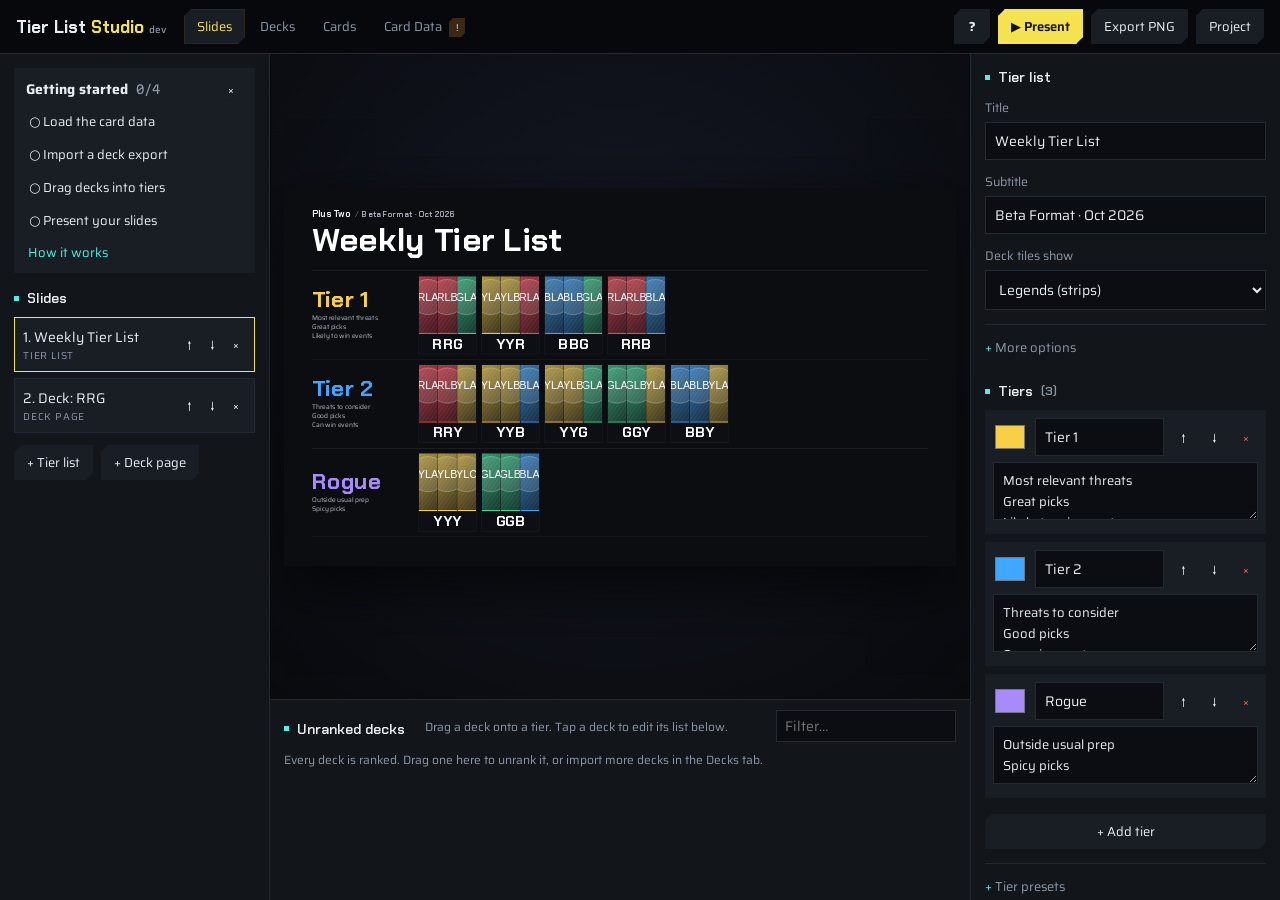
==== commit df575b8f: "Tier List Studio: getting started checklist, help, fewer visible options - A Getting started checkli" ====
--- a/tierlist-studio/index.html
+++ b/tierlist-studio/index.html
@@ -20,6 +20,7 @@
       <button data-view="data">Card Data <span id="data-badge" class="badge"></span></button>
     </nav>
     <div class="actions">
+      <button id="btn-help" aria-label="How it works" title="How it works">?</button>
       <button id="btn-present" class="primary">▶ Present</button>
       <button id="btn-png">Export PNG</button>
       <details class="menu">
@@ -37,6 +38,7 @@
   <main id="app">
     <section id="view-slides" class="view active">
       <aside class="panel slide-list">
+        <div id="guide" class="guide" hidden></div>
         <h3>Slides</h3>
         <ol id="slide-list"></ol>
         <div class="row gap">
@@ -50,7 +52,7 @@
           <div class="pool-head">
             <h3>Unranked decks <span id="pool-count" class="hint"></span></h3>
             <input type="search" id="pool-q" placeholder="Filter…" aria-label="Filter unranked decks">
-            <span class="hint">Drag onto a tier, or tap a deck and then a tier. Tap a deck to edit its list below.</span>
+            <span class="hint">Drag a deck onto a tier. Tap a deck to edit its list below.</span>
           </div>
           <div id="pool" class="pool" data-drop="pool"></div>
         </div>
--- a/tierlist-studio/styles.css
+++ b/tierlist-studio/styles.css
@@ -654,3 +654,27 @@
 .ds-row::after { background: rgba(16, 19, 26, .78); }
 .ds-row .ds-row-art { opacity: .35; }
 .ds-meta { color: var(--muted); }
+
+/* ---------- Progressive disclosure, getting started, help ---------- */
+details.more { margin-top: 14px; border-top: 1px solid var(--line); padding-top: 8px; }
+details.more > summary { cursor: pointer; color: var(--muted); font-size: 13px; list-style: none; padding: 4px 0; }
+details.more > summary::-webkit-details-marker { display: none; }
+details.more > summary::before { content: "+ "; color: var(--accent-2); }
+details.more[open] > summary::before { content: "− "; }
+.guide { background: var(--panel-2); padding: 10px 12px; margin-bottom: 16px; }
+.guide[hidden] { display: none; }
+.guide-head { display: flex; align-items: center; gap: 8px; margin-bottom: 6px; }
+.guide-head span { color: var(--muted); font-family: var(--mono); font-size: 12px; }
+.guide-head button { margin-left: auto; padding: 0 8px; }
+.guide ol { list-style: none; margin: 0; padding: 0; display: flex; flex-direction: column; gap: 2px; }
+.guide li button { width: 100%; text-align: left; background: none; border-color: transparent; padding: 4px 2px; clip-path: none; }
+.guide li button:hover { background: var(--panel); }
+.guide li.ok button { color: var(--muted); text-decoration: line-through; cursor: default; }
+.guide li:not(.ok) button { color: var(--text); }
+.linkish { background: none !important; border: none !important; clip-path: none !important; color: var(--accent-2); padding: 6px 2px 0; font-size: 13px; }
+#btn-help { width: 36px; padding: 6px 0; font-weight: 700; }
+.help { max-width: 640px; }
+.help-steps, .help-list { padding-left: 20px; display: flex; flex-direction: column; gap: 8px; line-height: 1.45; color: #c9d0dc; }
+.help h3 + .help-steps, .help h3 + .help-list { margin-top: 4px; }
+.help h3:not(:first-child) { margin-top: 18px; }
+.deck-edit > div:nth-child(2) .previews .deck-tile { width: 170px; height: 230px; }
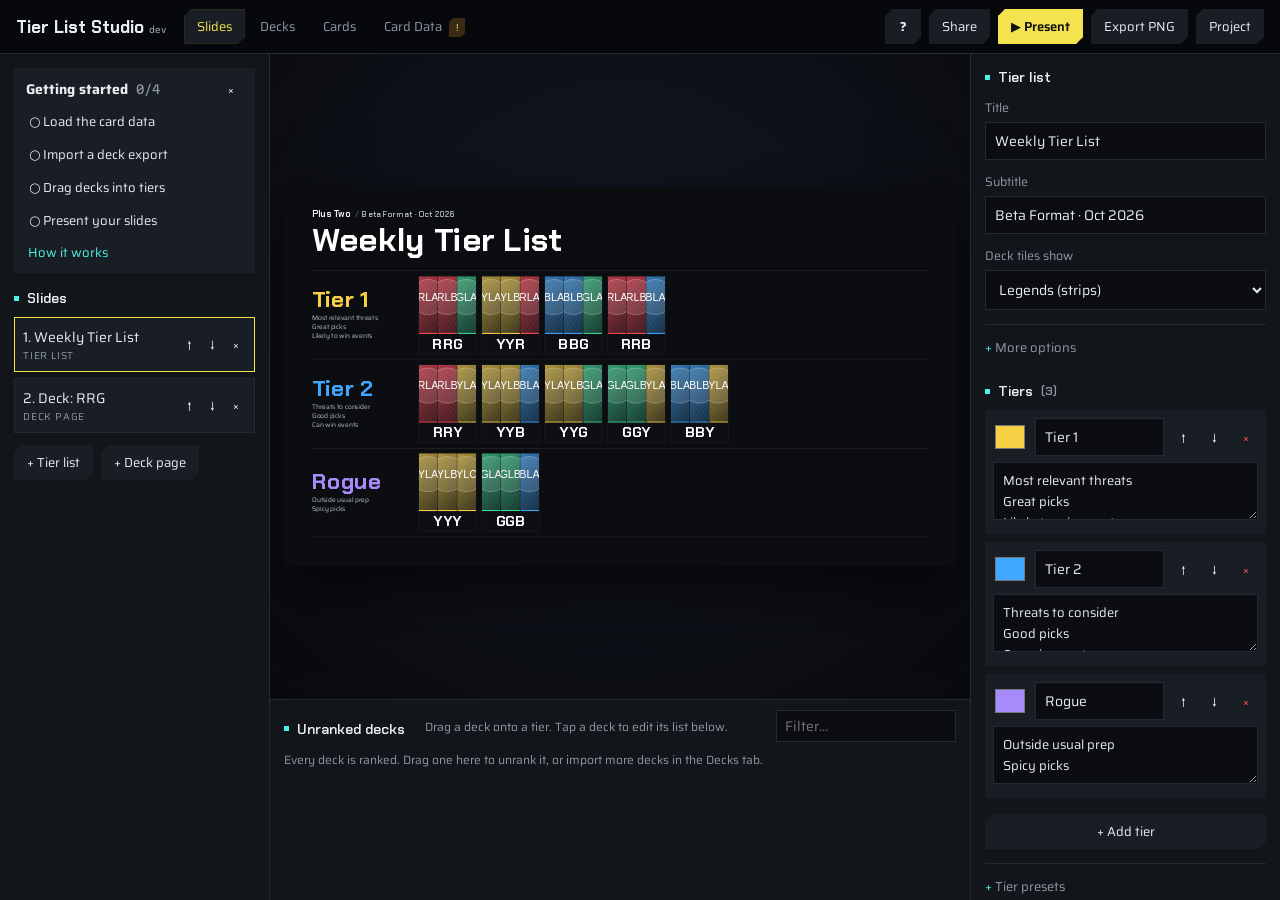
==== commit cb32e13d: "Tier List Studio: share links, storage warning, reset, credits; no custom cards - Share: a link carr" ====
--- a/tierlist-studio/index.html
+++ b/tierlist-studio/index.html
@@ -21,6 +21,7 @@
     </nav>
     <div class="actions">
       <button id="btn-help" aria-label="How it works" title="How it works">?</button>
+      <button id="btn-share">Share</button>
       <button id="btn-present" class="primary">▶ Present</button>
       <button id="btn-png">Export PNG</button>
       <details class="menu">
@@ -30,11 +31,19 @@
           <button id="btn-export">Save project (.json)</button>
           <label class="filebtn">Load project (.json)<input type="file" id="file-project" accept="application/json,.json" hidden></label>
           <button id="btn-reset" class="danger">Reset to samples</button>
+          <button id="btn-wipe" class="danger">Reset everything</button>
+          <p class="hint menu-note credit">Fan-made, not affiliated with CD PROJEKT or WeirdCo. Cyberpunk and card images © CD PROJEKT S.A. Card data from the Cyberpunk TCG Sim.</p>
         </div>
       </details>
     </div>
   </header>
 
+  <div id="viewer-bar" class="viewer-bar" hidden>
+    <span>You're viewing a shared tier list. Nothing here is saved unless you add it.</span>
+    <button id="viewer-present">▶ Present</button>
+    <button id="viewer-add" class="primary">Add to my studio</button>
+    <button id="viewer-close">Close</button>
+  </div>
   <main id="app">
     <section id="view-slides" class="view active">
       <aside class="panel slide-list">
@@ -87,7 +96,6 @@
             <option value="all">All cards</option>
             <option value="card">Non-Legends</option>
           </select>
-          <button id="add-card">+ Custom card</button>
         </div>
         <div id="card-grid" class="card-grid"></div>
       </div>
--- a/tierlist-studio/styles.css
+++ b/tierlist-studio/styles.css
@@ -678,3 +678,26 @@
 .help h3 + .help-steps, .help h3 + .help-list { margin-top: 4px; }
 .help h3:not(:first-child) { margin-top: 18px; }
 .deck-edit > div:nth-child(2) .previews .deck-tile { width: 170px; height: 230px; }
+
+/* Wordmark: one color, no highlighted word. */
+.brand span { color: inherit !important; font-weight: inherit; }
+
+/* Copy counts back in yellow, and Core / Flex tags as strong solid chips. */
+.fd-n, .dk-n, .dc-badge { color: var(--accent) !important; background: #07080c !important; outline: 2px solid var(--accent); outline-offset: -2px; clip-path: none !important; }
+.fd-n small { color: var(--accent); }
+.ds-n { color: var(--accent) !important; }
+.role.core { background: var(--accent) !important; color: #0b0d10 !important; }
+.role.flex { background: var(--accent-2) !important; color: #0b0d10 !important; }
+.stage .role { font-size: 17px !important; padding: 5px 10px 4px !important; font-weight: 700 !important; }
+.fd-card .role { right: -8px; bottom: 12px; }
+.role-btn.core { background: var(--accent); color: #0b0d10; border-color: var(--accent); }
+.role-btn.flex { background: var(--accent-2); color: #0b0d10; border-color: var(--accent-2); }
+.stage .fd-card .role { font-size: 19px !important; padding: 6px 12px 5px !important; text-transform: capitalize !important; right: -8px; bottom: 14px; }
+
+/* ---------- Share viewer ---------- */
+.viewer-bar { display: flex; align-items: center; gap: 10px; flex-wrap: wrap; padding: 8px 16px; background: var(--panel-2); border-bottom: 1px solid var(--line); }
+.viewer-bar[hidden] { display: none; }
+.viewer-bar span { flex: 1; min-width: 200px; color: var(--muted); }
+body.viewing #app { height: calc(100% - 54px - 52px); }
+body.viewing .tabs, body.viewing .actions, body.viewing .inspector, body.viewing .pool-wrap, body.viewing #slide-board, body.viewing #guide,
+body.viewing .slide-list .row, body.viewing #slide-list button { display: none !important; }
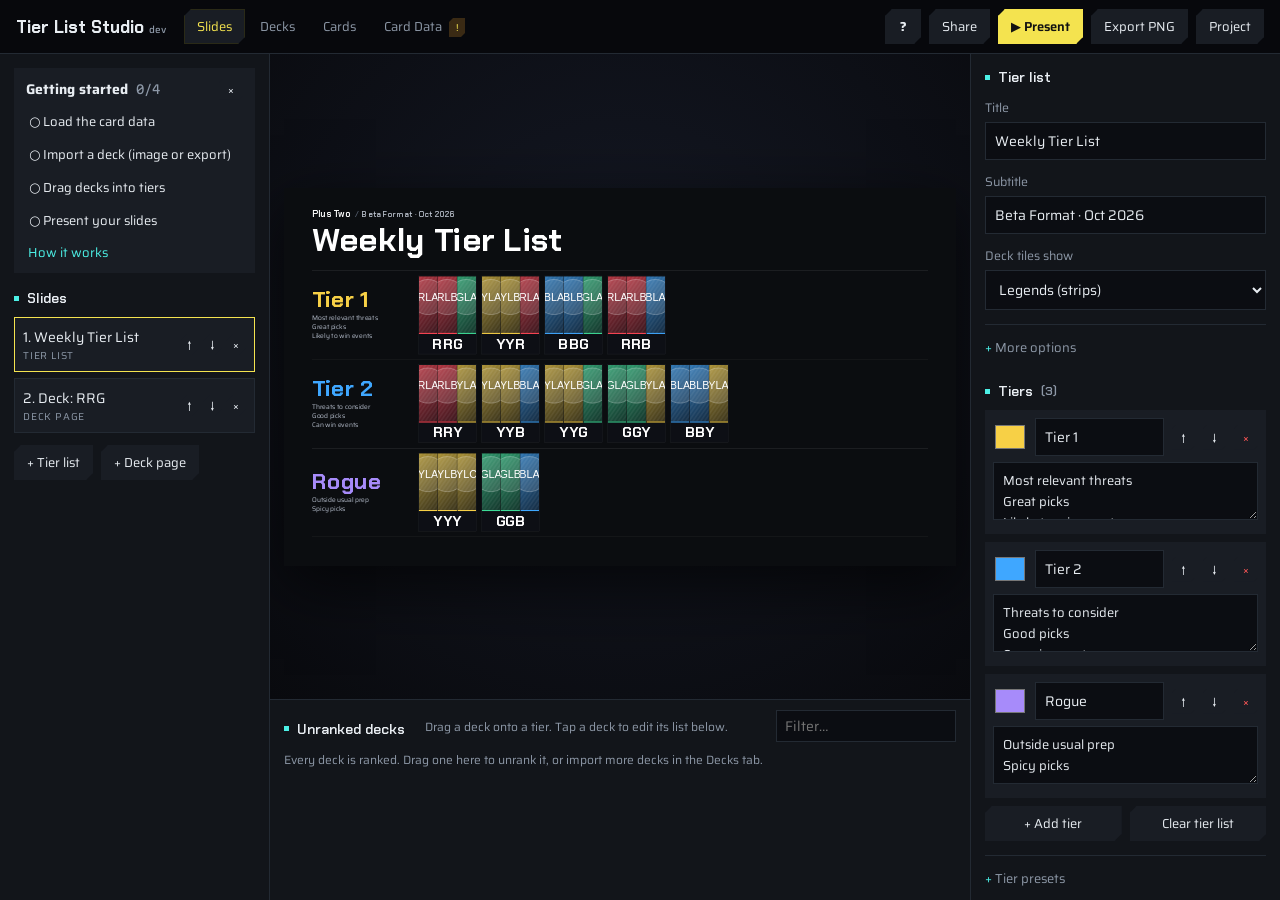
==== commit 9799d59a: "Tier List Studio: make deck image scanning the first import option The import dialog opens with a dr" ====
--- a/tierlist-studio/index.html
+++ b/tierlist-studio/index.html
@@ -39,9 +39,9 @@
   </header>
 
   <div id="viewer-bar" class="viewer-bar" hidden>
-    <span>You're viewing a shared tier list. Nothing here is saved unless you add it.</span>
+    <span>You're viewing a shared tier list. Nothing here is saved unless you copy it.</span>
     <button id="viewer-present">▶ Present</button>
-    <button id="viewer-add" class="primary">Add to my studio</button>
+    <button id="viewer-add" class="primary">Copy to my studio</button>
     <button id="viewer-close">Close</button>
   </div>
   <main id="app">
@@ -73,7 +73,8 @@
     <section id="view-decks" class="view">
       <aside class="panel">
         <h3>Decks <span id="deck-count" class="hint"></span></h3>
-        <button id="import-deck" class="primary block">⇩ Import deck export</button>
+        <button id="import-deck" class="primary block">⇩ Import deck</button>
+        <p class="hint import-sub">Scan a deck image, or paste an export or link.</p>
         <button id="add-deck" class="block">+ Blank deck</button>
         <div class="deck-tools">
           <input type="search" id="deck-q" placeholder="Search decks or Legends…" aria-label="Search decks">
--- a/tierlist-studio/styles.css
+++ b/tierlist-studio/styles.css
@@ -193,10 +193,6 @@
 .ds-keys:has(.ds-key:nth-child(2)) .ds-key-cap { padding: 0 18px; }
 .ds-right { position: absolute; left: 1080px; right: 80px; top: 76px; bottom: 56px; display: flex; flex-direction: column; gap: 22px; }
 .ds-notes { flex: none; font-size: 26px; line-height: 1.4; color: #c9d0dc; white-space: pre-line; max-height: 110px; overflow: hidden; }
-.ds-breakdown { flex: none; display: flex; gap: 8px; }
-.ds-type { flex-basis: 0; min-width: 120px; padding: 10px 16px 12px; border-radius: 10px; background: #10131a; border: 1px solid #ffffff12; border-top: 5px solid var(--k); }
-.ds-type-n { font: 700 46px/1 "Chakra Petch", sans-serif; }
-.ds-type-l { font: 600 17px "Chakra Petch", sans-serif; letter-spacing: .14em; text-transform: uppercase; color: #9aa3b5; margin-top: 4px; }
 .ds-list { flex: 1; min-height: 0; overflow: hidden; display: grid; grid-template-columns: 1fr 1fr; grid-auto-rows: 58px; gap: 8px 14px; align-content: start; }
 .ds-list.dense { grid-auto-rows: 46px; gap: 6px 12px; }
 .ds-list.dense .ds-name { font-size: 19px; }
@@ -238,12 +234,6 @@
 .previews figure { margin: 0; text-align: center; }
 .previews figcaption { color: var(--muted); font-size: 12px; margin-top: 6px; }
 .previews .deck-tile { width: 150px; height: 203px; }
-.dl { display: grid; grid-template-columns: repeat(auto-fill, minmax(280px, 1fr)); gap: 6px; }
-.dl-row { display: flex; align-items: center; gap: 8px; background: var(--panel-2); border-radius: 6px; padding-right: 6px; box-shadow: inset 3px 0 0 var(--c); overflow: hidden; }
-.dl-row .ds-cost { width: 30px; height: 32px; font-size: 15px; margin-left: 3px; background: #0b0d12; }
-.dl-row .nm { flex: 1; min-width: 0; white-space: nowrap; overflow: hidden; text-overflow: ellipsis; }
-.dl-row .qty { display: flex; align-items: center; gap: 4px; font-weight: 600; }
-.dl-row .qty button { padding: 0 6px; }
 
 .callout { border: 1px solid var(--line); border-left: 3px solid var(--accent-2); padding: 10px 14px; border-radius: 6px; background: var(--panel); margin: 12px 0; color: #b9c1cf; }
 .callout.warn { border-left-color: var(--accent); }
@@ -315,23 +305,15 @@
 .role { flex: none; position: relative; z-index: 1; font: 700 14px/1 "Chakra Petch", sans-serif; letter-spacing: .12em; text-transform: uppercase; padding: 5px 8px 4px; border-radius: 4px; }
 .role.core { background: var(--accent); color: #0a0b10; }
 .role.flex { color: var(--accent-2); border: 2px solid var(--accent-2); padding: 3px 6px 2px; }
-.role-btn { min-width: 64px; color: var(--muted); }
-.role-btn.core { color: var(--accent); border-color: var(--accent); }
-.role-btn.flex { color: var(--accent-2); border-color: var(--accent-2); }
-
-.ds-breakdown.compact .ds-type { min-width: 0; padding: 8px 12px 10px; }
-.ds-breakdown.compact .ds-type-n { font-size: 34px; }
-.ds-breakdown.compact .ds-type-l { font-size: 13px; }
 
 /* ---------- Deck page: full decklist (modelled on the official deck builder's deck view) ---------- */
 .fd-head { position: absolute; left: 70px; right: 70px; top: 44px; height: 140px; display: flex; align-items: center; justify-content: space-between; gap: 40px; border-bottom: 1px solid #ffffff14; }
 .fd-title h1 { margin: 0; font: 700 76px/1 "Chakra Petch", sans-serif; letter-spacing: .01em; }
 .fd-meta { display: flex; align-items: center; gap: 16px; margin-top: 12px; }
 .fd-code { font: 700 30px "Chakra Petch", sans-serif; color: #c9d0dc; letter-spacing: .04em; }
-.fd-head .ds-breakdown { width: 560px; flex: none; }
 .fd-label { white-space: nowrap; height: 44px; font: 700 22px "Chakra Petch", sans-serif; letter-spacing: .18em; text-transform: uppercase; color: var(--accent-2); }
 .fd-label b { color: #eef1f6; font-weight: 600; margin-left: 4px; }
-.fd-legends, .fd-deck, .fd-side { position: absolute; }
+.fd-legends, .fd-deck { position: absolute; }
 .fd-deck { display: flex; gap: 40px; }
 .fd-section { flex: none; }
 .fd-section .fd-label { color: #eef1f6; }
@@ -355,13 +337,8 @@
 
 /* Flex cards and options (cards outside the deck) */
 .fd-card.is-flex::after { content: ""; position: absolute; inset: -5px; border: 2px dashed var(--accent-2); border-radius: 13px; pointer-events: none; }
-.fd-card.is-option { opacity: .82; }
-.fd-card.is-option::after { content: ""; position: absolute; inset: -5px; border: 2px dashed #8b93a3; border-radius: 13px; pointer-events: none; }
-.fd-card.is-option .fd-n { color: var(--accent-2); border-color: var(--accent-2); }
-.fd-section.is-options { padding-left: 26px; border-left: 2px dashed #ffffff26; margin-left: -14px; }
 .fd-label i { font: 500 15px "Saira", sans-serif; letter-spacing: .02em; text-transform: none; color: #8b93a3; margin-left: 12px; }
 .fd-strip { position: absolute; display: flex; gap: 40px; }
-.fd-strip section.is-options { padding-right: 40px; border-right: 2px dashed #ffffff26; }
 
 /* ---------- Deck editor: quick add + Core / Deck / Flex / Options board ---------- */
 .qa { position: relative; display: flex; gap: 8px; margin: 6px 0 12px; }
@@ -474,7 +451,6 @@
 
 .board, #slide-board .board { grid-template-columns: repeat(4, minmax(0, 1fr)); }
 .bcol.side { border-top: 3px solid #8b93a3; }
-.over-limit { color: var(--danger) !important; font-weight: 700; }
 .cm-zones { grid-template-columns: repeat(3, 1fr); }
 @media (max-width: 900px) { .board, #slide-board .board { grid-template-columns: repeat(2, minmax(0, 1fr)); } }
 @media (max-width: 520px) { .board, #slide-board .board { grid-template-columns: 1fr; } }
@@ -529,7 +505,7 @@
 .ds-breakdown-line i { font-style: normal; color: #4a5263; }
 .ds-breakdown-line.compact { font-size: 22px; gap: 10px; }
 .ds-breakdown-line.compact b { font-size: 28px; }
-.fd-head .ds-breakdown-line, .dk-head .ds-breakdown-line { flex: none; }
+.fd-head .ds-breakdown-line { flex: none; }
 .ds-right .ds-breakdown-line { padding-bottom: 6px; border-bottom: 1px solid #ffffff14; }
 /* Plain text instead of pills and spaced-out eyebrows. */
 .pill { background: none !important; color: #c9d0dc; border-radius: 0; padding: 0; font-weight: 500; letter-spacing: .04em; text-transform: none; }
@@ -580,15 +556,13 @@
 .role { border: none !important; text-transform: capitalize !important; letter-spacing: 0 !important; font-family: "Saira", sans-serif !important; font-weight: 600 !important; }
 .role.core { background: var(--text); color: #0b0d10; }
 .role.flex { background: #10393b !important; color: var(--accent-2); padding: 5px 8px 4px !important; }
-.role-btn.core { background: var(--text); color: #0b0d10; border-color: var(--text); }
-.role-btn.flex { background: #10393b; color: var(--accent-2); border-color: #10393b; }
 
 /* Numbers in Martian Mono */
-.ds-cost, .bq b, .ds-n, .fd-n, .dk-n, .df-badge, #deck-count, #pool-count, .bhead span, .dgroup b, .ds-breakdown-line b, .cm-row b { font-family: var(--mono) !important; font-weight: 600; }
+.ds-cost, .bq b, .ds-n, .fd-n, #deck-count, #pool-count, .bhead span, .dgroup b, .ds-breakdown-line b, .cm-row b { font-family: var(--mono) !important; font-weight: 600; }
 
 /* No colored side stripes: the card's game color fills its cost box instead */
-.bcard, .dl-row, .ds-row, .qa-hit, .tier-edit, .cm-title, .ds-key-cap, .card-cell { border-left: none !important; box-shadow: none !important; }
-.bcard .ds-cost, .dl-row .ds-cost, .ds-row .ds-cost, .qa-hit .ds-cost { background: var(--c) !important; color: #0b0d10; }
+.bcard, .ds-row, .qa-hit, .tier-edit, .cm-title, .ds-key-cap, .card-cell { border-left: none !important; box-shadow: none !important; }
+.bcard .ds-cost, .ds-row .ds-cost, .qa-hit .ds-cost { background: var(--c) !important; color: #0b0d10; }
 .cm-title { padding-left: 0; }
 .tier-edit { border: none; background: var(--panel-2); }
 .tier-edit input[type=color] { border: none; }
@@ -616,7 +590,7 @@
 .s-title, .tier-name { text-transform: none; }          /* as typed */
 .stage .brandmark { letter-spacing: 0 !important; text-transform: none; font-weight: 600; }
 /* Section labels on slides: sentence case with the section-opener tick */
-.fd-label, .ds-group, .ds-type-l, .dk-label { text-transform: none !important; letter-spacing: 0 !important; color: var(--text) !important; font-family: "Chakra Petch", sans-serif; }
+.fd-label, .ds-group { text-transform: none !important; letter-spacing: 0 !important; color: var(--text) !important; font-family: "Chakra Petch", sans-serif; }
 .fd-label { position: relative; border-top: 1px solid #ffffff1f; padding-top: 10px; font-size: 26px; }
 .fd-label::before { content: ""; position: absolute; left: 0; top: -1px; width: 40px; height: 3px; background: var(--accent-2); }
 .fd-section .fd-label { border-bottom: none; }
@@ -626,12 +600,12 @@
 .ds-row { border: none; }
 .ds-row.is-key { outline: 2px solid var(--accent-2); }
 /* No glows on legends or key cards */
-.ds-legend, .fd-card, .fd-card.is-legend, .fd-card.is-key, .df-card, .dk-card { box-shadow: none !important; }
+.ds-legend, .fd-card, .fd-card.is-legend, .fd-card.is-key { box-shadow: none !important; }
 .ds-legend { border: none; }
 .fd-card.is-legend { outline: 2px solid var(--k); outline-offset: 0; }
-.fd-card.is-flex::after, .fd-card.is-option::after { display: none; }
+.fd-card.is-flex::after { display: none; }
 /* Key cards: target-lock corner brackets */
-.fd-card.is-key::before, .dk-card.is-key::before {
+.fd-card.is-key::before {
   content: ""; position: absolute; inset: -9px; pointer-events: none; z-index: 2;
   --b: 3px; --l: 26px; --k2: var(--accent-2);
   background:
@@ -646,7 +620,7 @@
 }
 .fd-key { background: var(--accent-2) !important; color: #0b0d10; letter-spacing: 0 !important; text-transform: none !important; font-family: "Saira", sans-serif !important; font-size: 15px !important; clip-path: polygon(4px 0, 100% 0, 100% calc(100% - 4px), calc(100% - 4px) 100%, 0 100%, 0 4px); }
 /* Copy counts: filled, cut corner */
-.fd-n, .dk-n, .dc-badge { border: none !important; background: #0b0d10 !important; color: var(--text) !important; box-shadow: none !important; clip-path: polygon(5px 0, 100% 0, 100% calc(100% - 5px), calc(100% - 5px) 100%, 0 100%, 0 5px); }
+.fd-n { border: none !important; background: #0b0d10 !important; color: var(--text) !important; box-shadow: none !important; clip-path: polygon(5px 0, 100% 0, 100% calc(100% - 5px), calc(100% - 5px) 100%, 0 100%, 0 5px); }
 .fd-n small { color: var(--muted); }
 .ds-n { color: var(--text) !important; text-shadow: none; }
 .ds-key-cap span { color: var(--accent-2); letter-spacing: 0; text-transform: none; }
@@ -683,15 +657,13 @@
 .brand span { color: inherit !important; font-weight: inherit; }
 
 /* Copy counts back in yellow, and Core / Flex tags as strong solid chips. */
-.fd-n, .dk-n, .dc-badge { color: var(--accent) !important; background: #07080c !important; outline: 2px solid var(--accent); outline-offset: -2px; clip-path: none !important; }
+.fd-n { color: var(--accent) !important; background: #07080c !important; outline: 2px solid var(--accent); outline-offset: -2px; clip-path: none !important; }
 .fd-n small { color: var(--accent); }
 .ds-n { color: var(--accent) !important; }
 .role.core { background: var(--accent) !important; color: #0b0d10 !important; }
 .role.flex { background: var(--accent-2) !important; color: #0b0d10 !important; }
 .stage .role { font-size: 17px !important; padding: 5px 10px 4px !important; font-weight: 700 !important; }
 .fd-card .role { right: -8px; bottom: 12px; }
-.role-btn.core { background: var(--accent); color: #0b0d10; border-color: var(--accent); }
-.role-btn.flex { background: var(--accent-2); color: #0b0d10; border-color: var(--accent-2); }
 .stage .fd-card .role { font-size: 19px !important; padding: 6px 12px 5px !important; text-transform: capitalize !important; right: -8px; bottom: 14px; }
 
 /* ---------- Share viewer ---------- */
@@ -701,3 +673,24 @@
 body.viewing #app { height: calc(100% - 54px - 52px); }
 body.viewing .tabs, body.viewing .actions, body.viewing .inspector, body.viewing .pool-wrap, body.viewing #slide-board, body.viewing #guide,
 body.viewing .slide-list .row, body.viewing #slide-list button { display: none !important; }
+
+/* Keyboard focus and missing-card note */
+:focus-visible { outline: 2px solid var(--accent-2) !important; outline-offset: 2px; }
+.deck-tile:focus-visible { outline: 3px solid var(--accent-2) !important; outline-offset: 2px; }
+.missing-note { font: 600 20px "Saira", sans-serif; color: #0b0d10; background: var(--danger); padding: 3px 10px; margin-right: 14px; }
+
+.tier-actions { margin-top: 8px; flex-wrap: nowrap; }
+.tier-actions button { flex: 1; }
+#toast { display: flex; align-items: center; gap: 10px; }
+#toast[hidden] { display: none; }
+.toast-action { background: var(--accent) !important; color: #0b0d10; border-color: var(--accent) !important; }
+
+/* Import: deck image drop zone first */
+.dropzone { display: flex; flex-direction: column; align-items: center; gap: 6px; text-align: center; padding: 22px 16px; margin: 4px 0 6px;
+  background: var(--panel-2); cursor: pointer; text-transform: none; letter-spacing: 0; color: var(--text); font-size: 14px; }
+.dropzone:hover, .dropzone.over { background: rgba(76, 240, 230, .08); }
+.dropzone.done { background: rgba(61, 220, 151, .08); }
+.dropzone .dz-icon { font-size: 28px; color: var(--accent-2); line-height: 1; }
+.dropzone .hint { max-width: 460px; }
+.or-label { margin-top: 14px; }
+.import-sub { margin: 6px 2px 0; }
